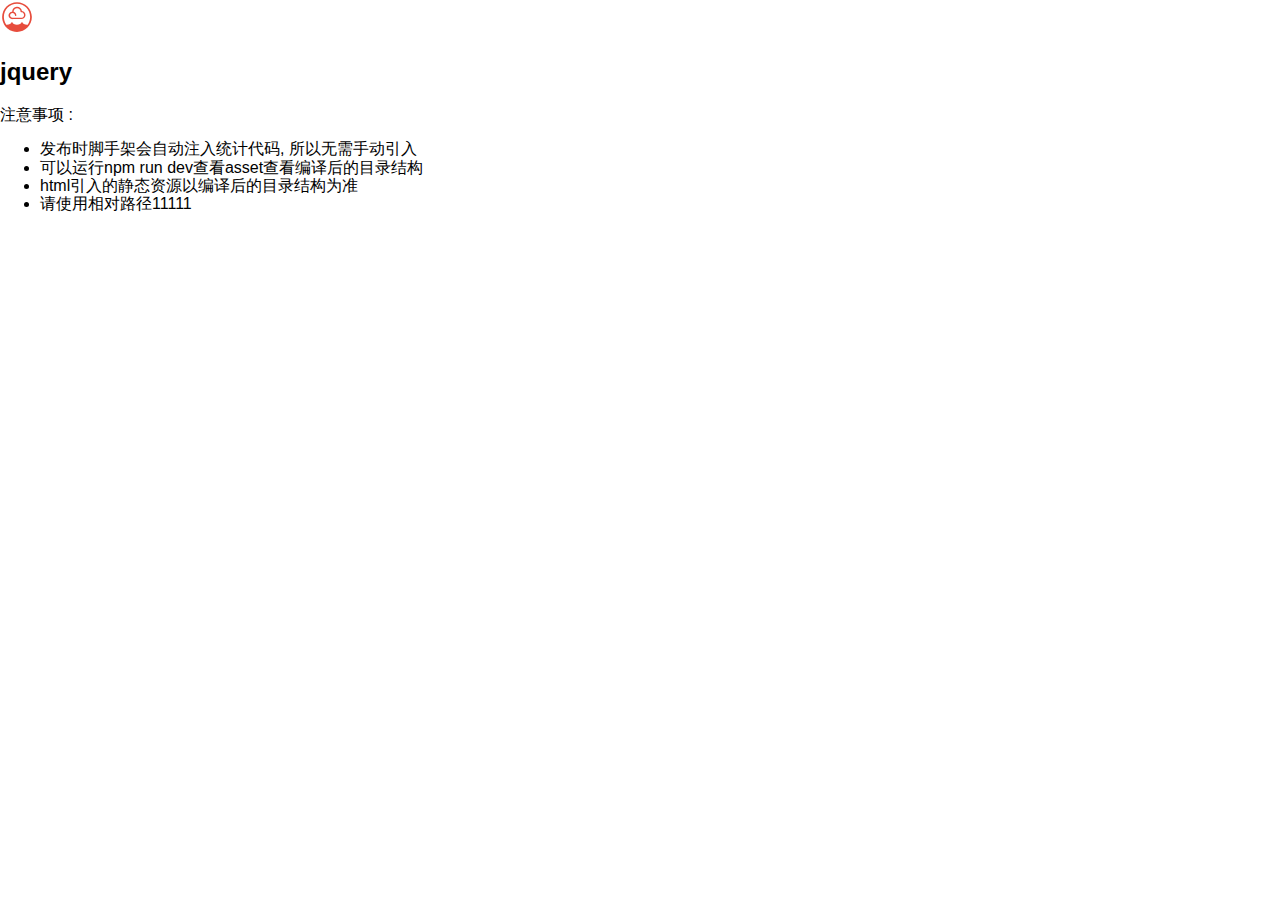
==== index.html @ e79af216 "list" ====
<!DOCTYPE html>
<html>
<head>
  <meta http-equiv="Content-Type" content="text/html; charset=utf-8" />
  <meta http-equiv="Expires" content="0">
  <meta http-equiv="Pragma" content="no-cache">
  <meta http-equiv="Cache-control" content="no-cache">
  <meta http-equiv="Cache" content="no-cache">
  <title>liepin-jquery</title>
  <link rel="icon" href="public/images/favicon.ico" type="image/x-icon" />
  <link rel="stylesheet" href="public/css/normalize.css">
  <script>window.tlg = window.tlg || {}; tlg.dataInfo = tlg.dataInfo||{}; tlg.dataInfo.event_biz = 5; tlg.dataInfo.event_type = 4; tlg.dataInfo.event_online = 2;</script>
</head>
<body>
  <div class="app">
    <div class="logo-bar">
      <img class="logo" src="public/images/logo.svg">
    </div>
    <h2 class="title">jquery</h2>
    <div class="info">
      <div class="title">注意事项 : </div>
      <ul>
        <li>发布时脚手架会自动注入统计代码, 所以无需手动引入</li>
        <li>可以运行npm run dev查看asset查看编译后的目录结构</li>
        <li>html引入的静态资源以编译后的目录结构为准</li>
        <li>请使用相对路径11111</li>
      </ul>
    </div>
  </div>

  <script src="static/js/common/polyfill.js"></script>
  <script src="static/js/common/jquery.js"></script>
</body>
</html>
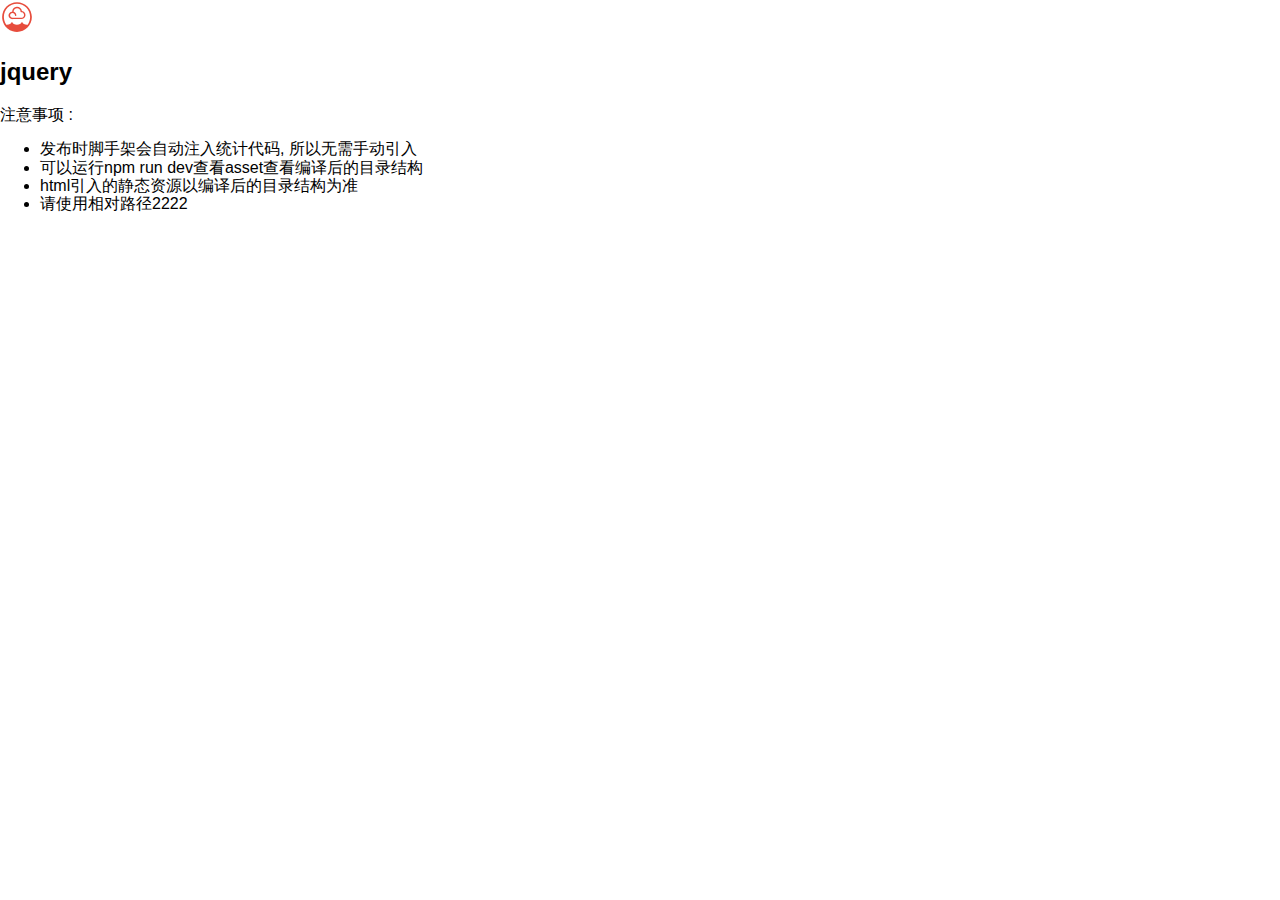
==== commit fe56a0fa: "list" ====
--- a/index.html
+++ b/index.html
@@ -23,7 +23,7 @@
         <li>发布时脚手架会自动注入统计代码, 所以无需手动引入</li>
         <li>可以运行npm run dev查看asset查看编译后的目录结构</li>
         <li>html引入的静态资源以编译后的目录结构为准</li>
-        <li>请使用相对路径11111</li>
+        <li>请使用相对路径2222</li>
       </ul>
     </div>
   </div>
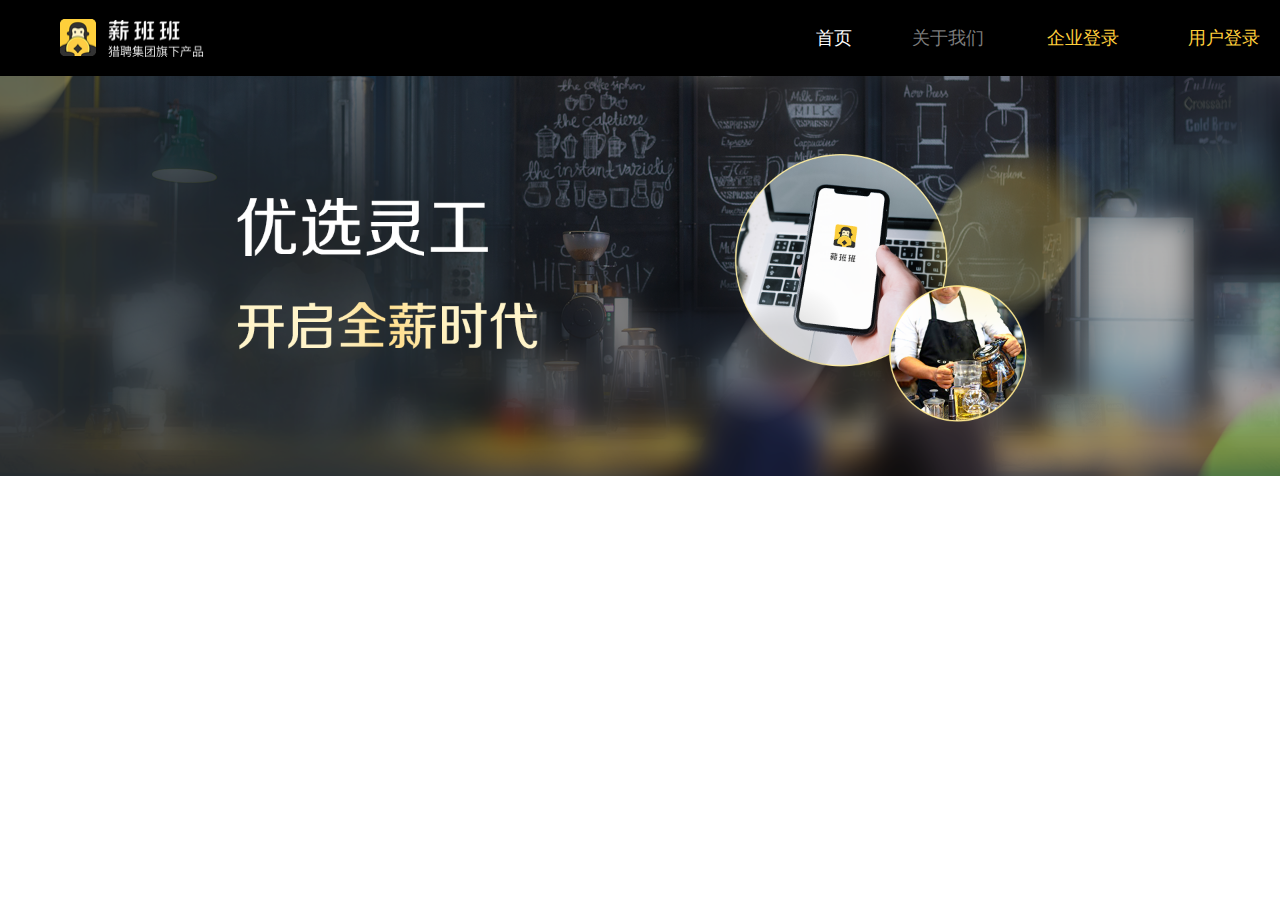
==== commit 1c4d7d23: "字体" ====
--- a/index.html
+++ b/index.html
@@ -9,22 +9,33 @@
   <title>liepin-jquery</title>
   <link rel="icon" href="public/images/favicon.ico" type="image/x-icon" />
   <link rel="stylesheet" href="public/css/normalize.css">
+  <link rel="stylesheet" href="public/css/public.css">
+  <link rel="stylesheet" href="public/css/tabBar.css">
+  <link rel="stylesheet" href="static/css/common/index.css">
   <script>window.tlg = window.tlg || {}; tlg.dataInfo = tlg.dataInfo||{}; tlg.dataInfo.event_biz = 5; tlg.dataInfo.event_type = 4; tlg.dataInfo.event_online = 2;</script>
 </head>
 <body>
   <div class="app">
-    <div class="logo-bar">
-      <img class="logo" src="public/images/logo.svg">
+    <div class="tabBar">
+        <div class="container tab">
+            <div class="left">
+                <img class="logo" src="public/images/logo.png" alt="">
+            </div>
+            <div class="right">
+                <ol>
+                    <li class="home">首页</li>
+                    <li class="about">关于我们</li>
+                    <li>企业登录</li>
+                    <li>用户登录</li>
+                </ol>
+            </div>
+        </div>
+        <!-- <div class="clogin">
+            <img  src="public/images/clogo.png" alt="">
+        </div> -->
     </div>
-    <h2 class="title">jquery</h2>
-    <div class="info">
-      <div class="title">注意事项 : </div>
-      <ul>
-        <li>发布时脚手架会自动注入统计代码, 所以无需手动引入</li>
-        <li>可以运行npm run dev查看asset查看编译后的目录结构</li>
-        <li>html引入的静态资源以编译后的目录结构为准</li>
-        <li>请使用相对路径2222</li>
-      </ul>
+    <div class="banner">
+        <img src="public/images/banner.png" alt="">
     </div>
   </div>
 
--- a/public/css/public.css
+++ b/public/css/public.css
@@ -0,0 +1,44 @@
+.type-area {
+  width: 1200px;
+  margin: 0 auto;
+}
+
+.highlighted-title {
+  font-weight: bold;
+  color: #333333;
+  display: inline-block;
+  position: relative;
+}
+
+.highlighted-title:after {
+  content: '';
+  display: inline-block;
+  height: 8px;
+  width: 110%;
+  background: #FED83B;
+  border-radius: 3px;
+  position: absolute;
+  bottom: 2px;
+  left: -5%;
+  z-index: -1;
+}
+.container{
+    width: 1200px;
+    margin: 0 auto;
+}
+@font-face{
+    font-family: 'SourceHanSansCN-Regular';
+    src : url('../font/SourceHanSansCN-Regular.ttf');
+}
+@font-face{
+    font-family: 'SourceHanSansCN-Bold';
+    src : url('../font/SourceHanSansCN-Bold.ttf');
+}
+@font-face{
+    font-family: 'SourceHanSansCN-Medium';
+    src : url('../font/SourceHanSansCN-Medium.ttf');
+}
+@font-face{
+    font-family: 'SourceHanSansCN-Normal';
+    src : url('../font/SourceHanSansCN-Normal.ttf');
+}
--- a/public/css/tabBar.css
+++ b/public/css/tabBar.css
@@ -0,0 +1,62 @@
+.tabBar {
+  width: 100%;
+  height: 76px;
+  background: #000000;
+}
+.tabBar .tab {
+  height: 76px;
+  display: flex;
+  justify-content: space-between;
+  align-items: center;
+  padding: 0 60px;
+}
+.tabBar .tab .left {
+  width: 144px;
+  height: 38px;
+}
+.tabBar .tab .left .logo {
+  width: 144px;
+  height: 38px;
+}
+.tabBar .tab .right > ol {
+  display: flex;
+  align-items: center;
+}
+.tabBar .tab .right > ol li {
+  height: 18px;
+  font-size: 18px;
+  font-family: SourceHanSansCN-Normal, SourceHanSansCN;
+  font-weight: 400;
+  line-height: 18px;
+  cursor: pointer;
+}
+.tabBar .tab .right > ol li:nth-child(1) {
+  color: #FFFFFF;
+  margin-right: 60px;
+}
+.tabBar .tab .right > ol li:nth-child(2) {
+  color: #7C7C7C;
+  margin-right: 63px;
+}
+.tabBar .tab .right > ol li:nth-child(3) {
+  color: #FFCF3B;
+  margin-right: 69px;
+}
+.tabBar .tab .right > ol li:nth-child(4) {
+  color: #FFCF3B;
+}
+.clogin {
+  width: 100%;
+  height: 100vh;
+  background: rgba(0, 0, 0, 0.4);
+  position: fixed;
+  left: 0;
+  top: 0;
+  display: flex;
+  justify-content: center;
+  align-items: center;
+}
+.clogin img {
+  width: 400px;
+  height: 256px;
+}
--- a/static/css/common/index.css
+++ b/static/css/common/index.css
@@ -0,0 +1,6 @@
+.banner {
+  width: 100%;
+}
+.banner img {
+  width: 100%;
+}
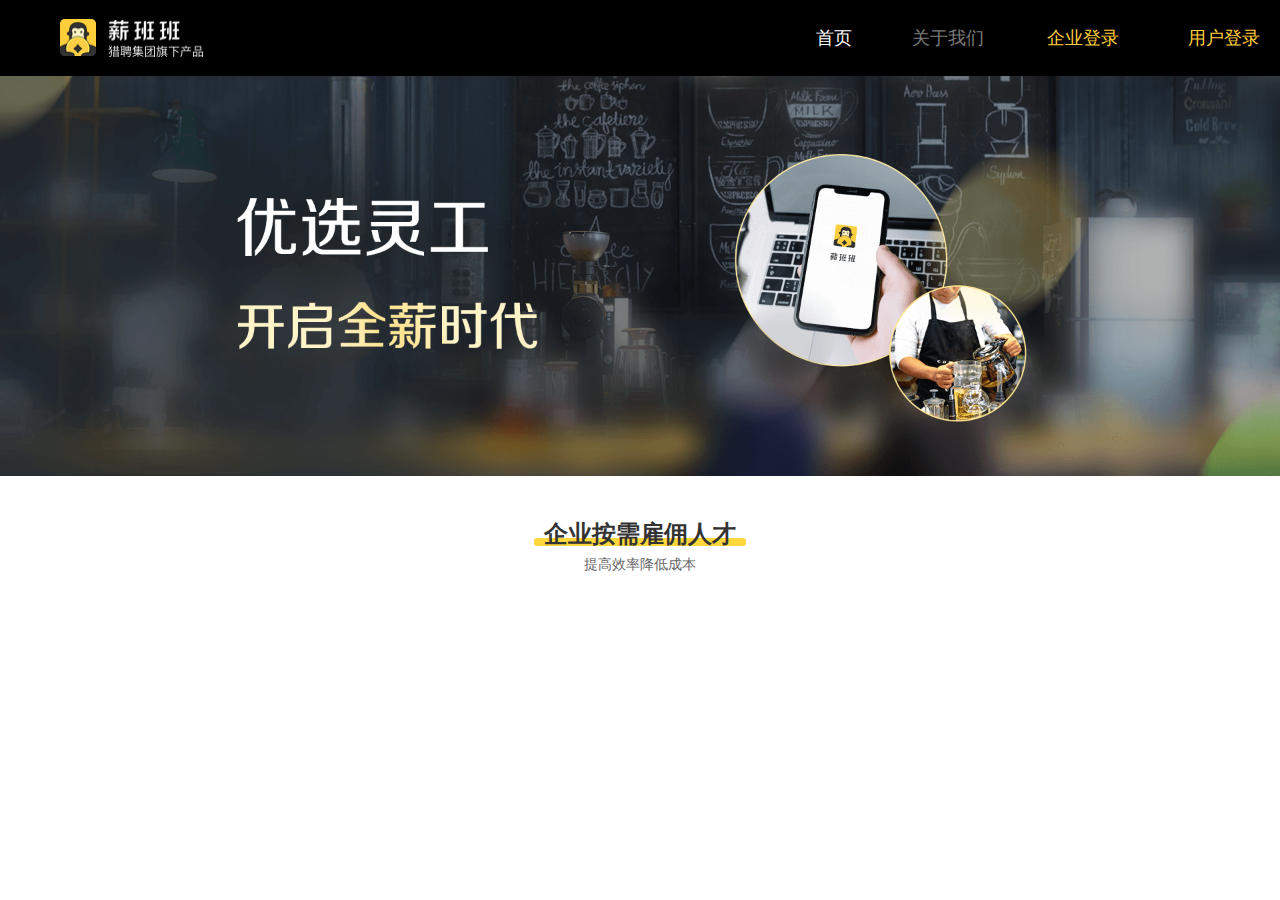
==== commit 5f9b436b: "企业按需雇佣人才" ====
--- a/index.html
+++ b/index.html
@@ -37,6 +37,19 @@
     <div class="banner">
         <img src="public/images/banner.png" alt="">
     </div>
+    <div class="tab-item container">
+        <div class="flexJustify">
+            <h2 class="highlighted-title">
+                企业按需雇佣人才
+            </h2>
+        </div>
+        <text class="highlighted-text">
+            提高效率降低成本
+        </text>
+        <div class="content">
+
+        </div>
+    </div>
   </div>
 
   <script src="static/js/common/polyfill.js"></script>
--- a/public/css/public.css
+++ b/public/css/public.css
@@ -42,3 +42,8 @@
     font-family: 'SourceHanSansCN-Normal';
     src : url('../font/SourceHanSansCN-Normal.ttf');
 }
+.flexJustify{
+    display: flex;
+    justify-content: center;
+}
+
--- a/static/css/common/index.css
+++ b/static/css/common/index.css
@@ -4,3 +4,22 @@
 .banner img {
   width: 100%;
 }
+.tab-item {
+  margin-top: 20px;
+}
+.highlighted-text {
+  font-size: 14px;
+  font-family: SourceHanSansCN-Normal, SourceHanSansCN;
+  font-weight: 500;
+  height: 14px;
+  line-height: 14px;
+  color: #666666;
+  text-align: center;
+  display: block;
+  margin: 0 auto;
+  position: relative;
+  top: -10px;
+}
+.content {
+  padding: 30px;
+}
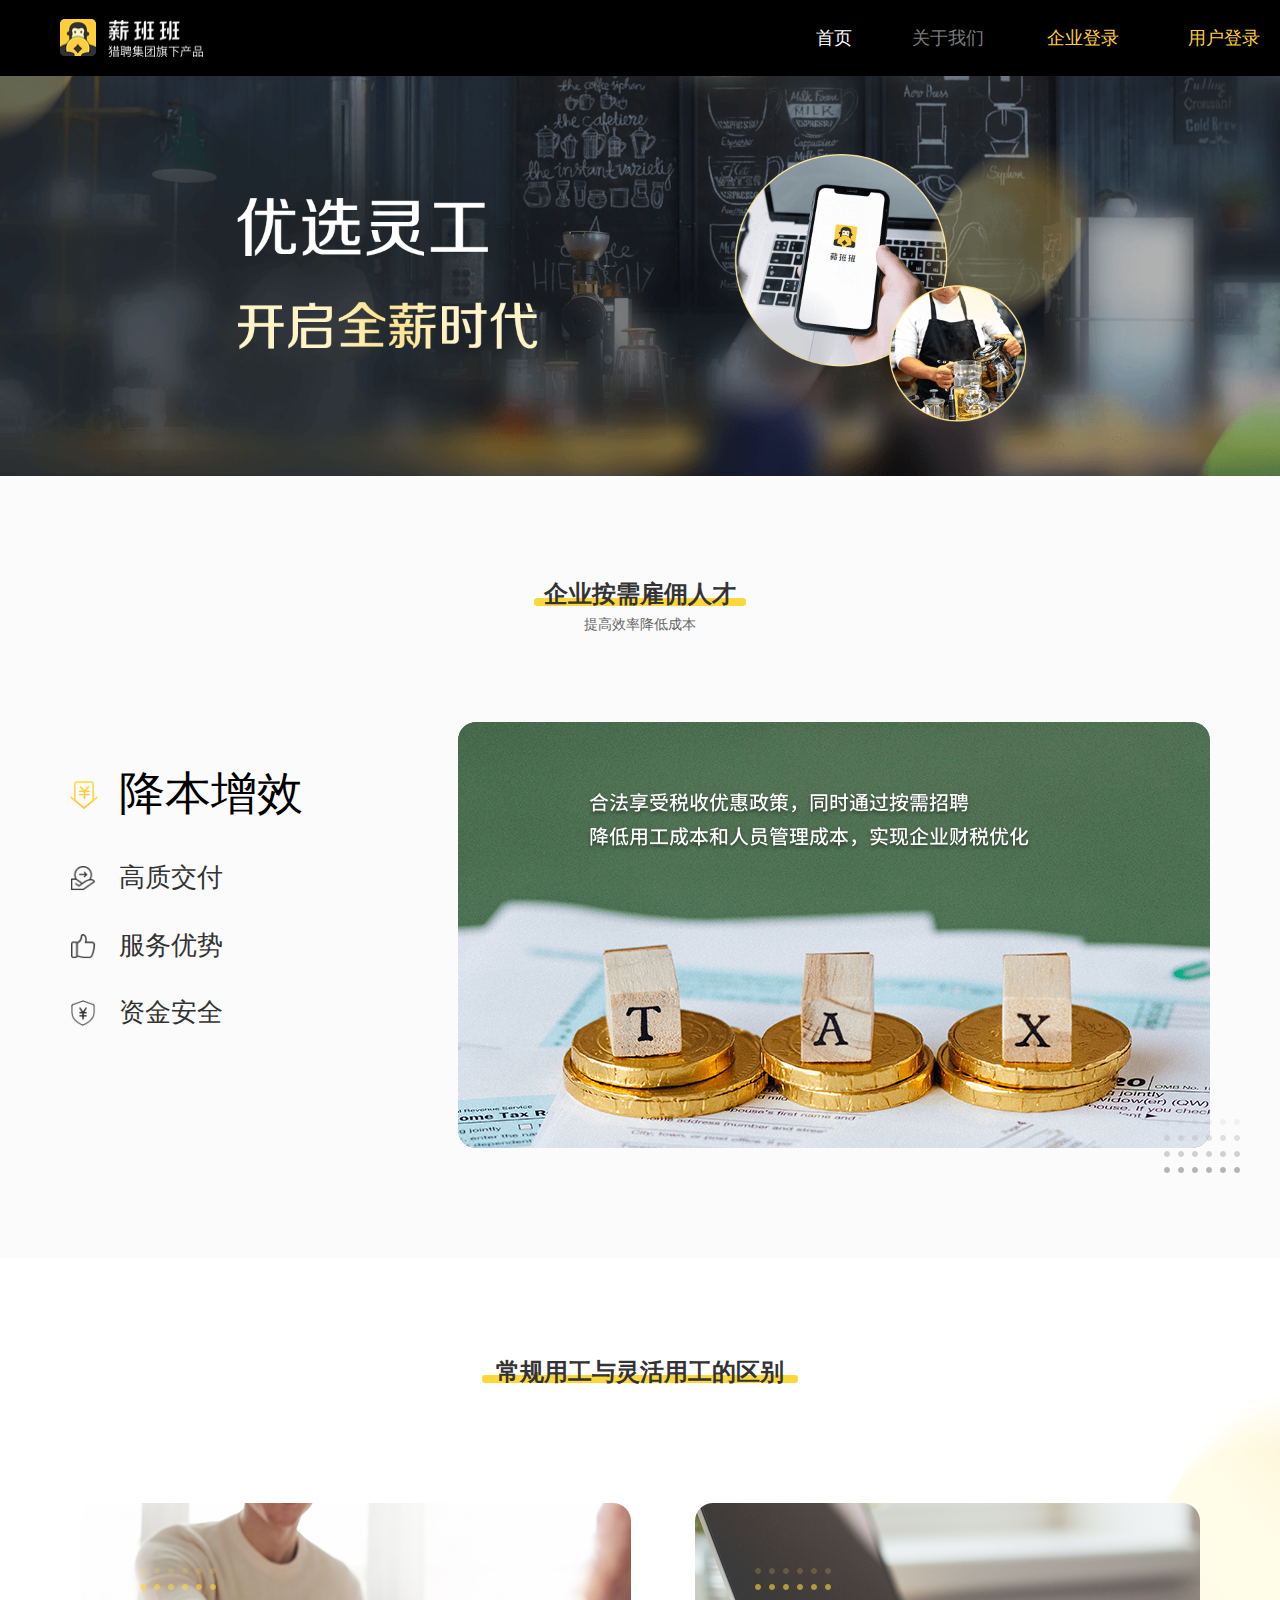
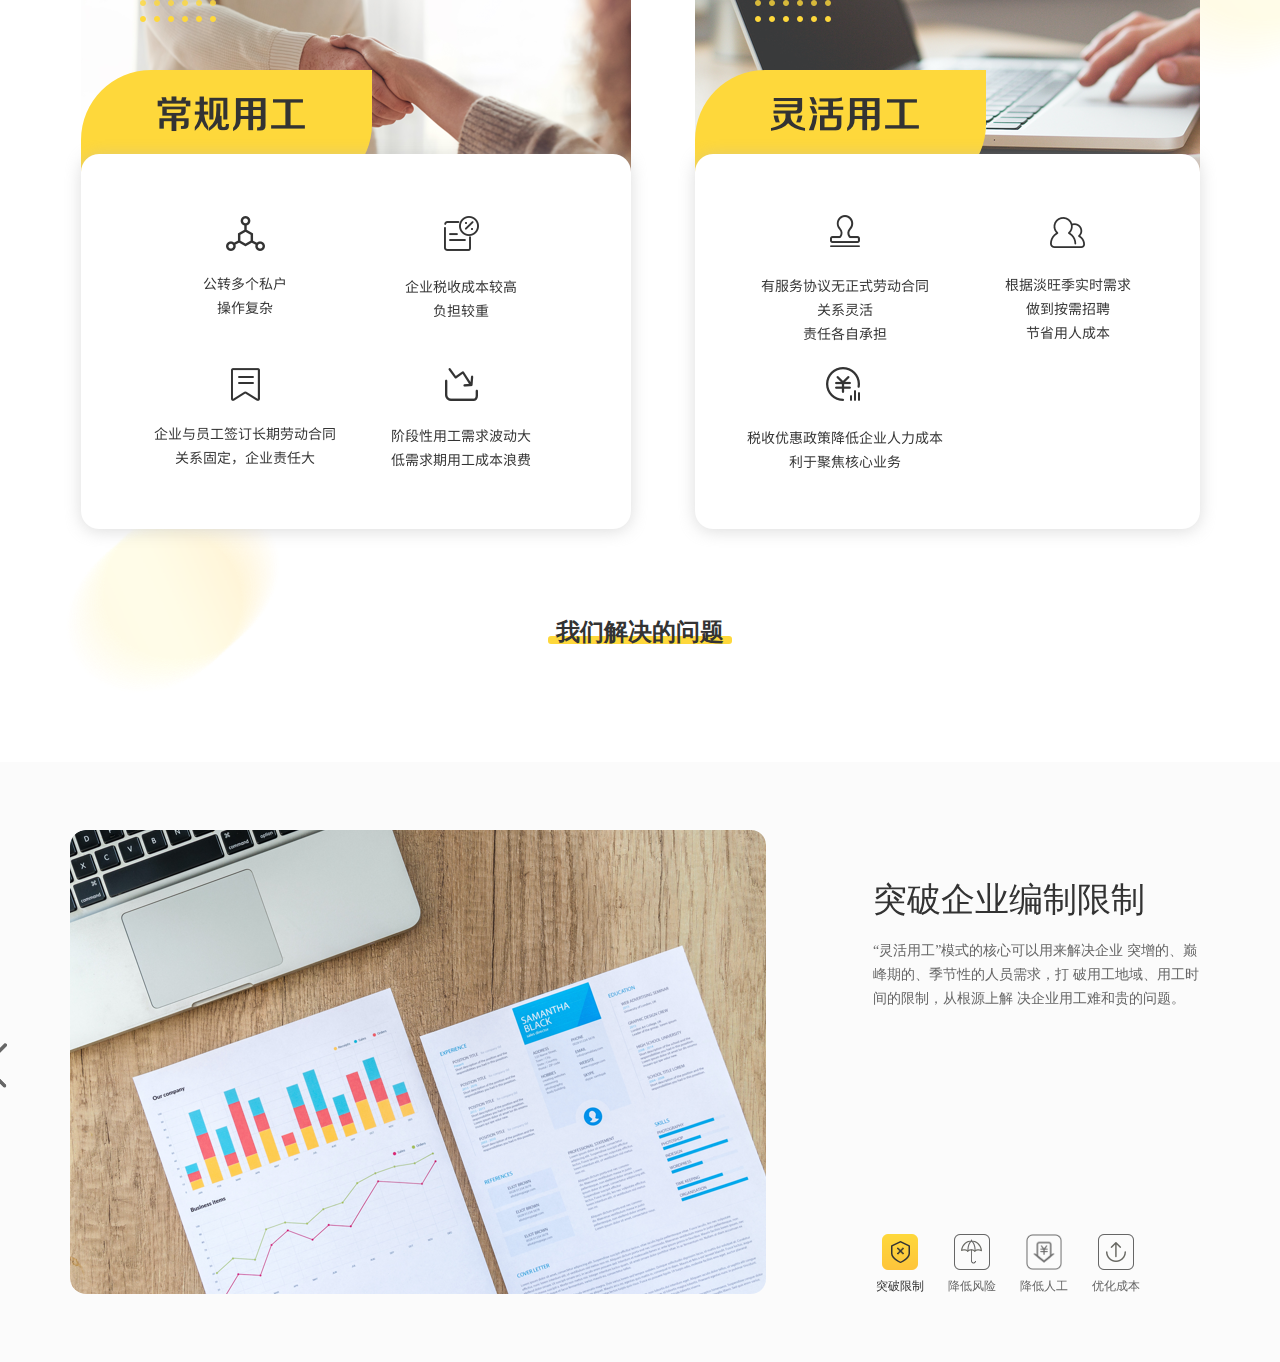
==== commit 68ae73be: "list" ====
--- a/index.html
+++ b/index.html
@@ -1,58 +1,275 @@
 <!DOCTYPE html>
 <html>
+
 <head>
-  <meta http-equiv="Content-Type" content="text/html; charset=utf-8" />
-  <meta http-equiv="Expires" content="0">
-  <meta http-equiv="Pragma" content="no-cache">
-  <meta http-equiv="Cache-control" content="no-cache">
-  <meta http-equiv="Cache" content="no-cache">
-  <title>liepin-jquery</title>
-  <link rel="icon" href="public/images/favicon.ico" type="image/x-icon" />
-  <link rel="stylesheet" href="public/css/normalize.css">
-  <link rel="stylesheet" href="public/css/public.css">
-  <link rel="stylesheet" href="public/css/tabBar.css">
-  <link rel="stylesheet" href="static/css/common/index.css">
-  <script>window.tlg = window.tlg || {}; tlg.dataInfo = tlg.dataInfo||{}; tlg.dataInfo.event_biz = 5; tlg.dataInfo.event_type = 4; tlg.dataInfo.event_online = 2;</script>
+    <meta http-equiv="Content-Type" content="text/html; charset=utf-8" />
+    <meta http-equiv="Expires" content="0">
+    <meta http-equiv="Pragma" content="no-cache">
+    <meta http-equiv="Cache-control" content="no-cache">
+    <meta http-equiv="Cache" content="no-cache">
+    <title>liepin-jquery</title>
+    <link rel="icon" href="public/images/favicon.ico" type="image/x-icon" />
+    <link rel="stylesheet" href="public/css/normalize.css">
+    <link rel="stylesheet" href="public/css/public.css">
+    <link rel="stylesheet" href="public/css/tabBar.css">
+    <link rel="stylesheet" href="public/css/swiper.css">
+    <link rel="stylesheet" href="static/css/common/index.css">
+    <script>window.tlg = window.tlg || {}; tlg.dataInfo = tlg.dataInfo || {}; tlg.dataInfo.event_biz = 5; tlg.dataInfo.event_type = 4; tlg.dataInfo.event_online = 2;</script>
 </head>
+
 <body>
-  <div class="app">
-    <div class="tabBar">
-        <div class="container tab">
-            <div class="left">
-                <img class="logo" src="public/images/logo.png" alt="">
-            </div>
-            <div class="right">
-                <ol>
-                    <li class="home">首页</li>
-                    <li class="about">关于我们</li>
-                    <li>企业登录</li>
-                    <li>用户登录</li>
-                </ol>
-            </div>
-        </div>
-        <!-- <div class="clogin">
-            <img  src="public/images/clogo.png" alt="">
+    <div class="app">
+        <header class="tabBar">
+            <div class="container tab">
+                <div class="left">
+                    <img class="logo" src="public/images/logo.png" alt="" />
+                </div>
+                <h1>薪班班官网</h1>
+                <div class="right">
+                    <ol>
+                        <li class="home">首页</li>
+                        <li class="about">关于我们</li>
+                        <li>企业登录</li>
+                        <li>用户登录</li>
+                    </ol>
+                </div>
+            </div>
+            <!-- <div class="clogin">
+            <img  src="public/images/clogo.png" alt=""/>
         </div> -->
+        </header>
+        <div class="banner">
+            <img src="public/images/banner.png" alt="" />
+        </div>
+        <div class="tab-item tab-itemb">
+            <div class="container">
+                <div class="flexJustify">
+                    <h2 class="highlighted-title">
+                        企业按需雇佣人才
+                    </h2>
+                </div>
+                <span class="highlighted-text">
+                    提高效率降低成本
+                </span>
+                <div class="content">
+                    <div class="left">
+                        <ol class="com_list">
+                            <li class="on" value="1">
+                                <div class="icon">
+                                    <img class="cimg1" src="public/images/c10.png" alt="" />
+                                    <img class="cimg2" src="public/images/c11.png" alt="" />
+                                </div>
+                                <h3 class="nameTitle">
+                                    降本增效
+                                </h3>
+                            </li>
+                            <li value="2">
+                                <div class="icon">
+                                    <img class="cimg1" src="public/images/c20.png" alt="" />
+                                    <img class="cimg2" src="public/images/c21.png" alt="" />
+                                </div>
+                                <h3 class="nameTitle">
+                                    高质交付
+                                </h3>
+                            </li>
+                            <li value="3">
+                                <div class="icon">
+                                    <img class="cimg1" src="public/images/c30.png" alt="" />
+                                    <img class="cimg2" src="public/images/c31.png" alt="" />
+                                </div>
+                                <h3 class="nameTitle">
+                                    服务优势
+                                </h3>
+                            </li>
+                            <li value="4">
+                                <div class="icon">
+                                    <img class="cimg1" src="public/images/c40.png" alt="" />
+                                    <img class="cimg2" src="public/images/c41.png" alt="" />
+                                </div>
+                                <h3 class="nameTitle">
+                                    资金安全
+                                </h3>
+                            </li>
+                        </ol>
+                    </div>
+                    <div class="right">
+                        <div class="dianImg">
+                            <img src="public/images/cdian.png" alt="" />
+                        </div>
+                        <div class="swiper">
+                            <div class="swiper-container swiper1">
+                                <div class="swiper-wrapper">
+                                    <div class="swiper-slide">
+                                        <img src="public/images/c12.png" alt="" />
+                                    </div>
+                                    <div class="swiper-slide">
+                                        <img src="public/images/c22.png" alt="" />
+                                    </div>
+                                    <div class="swiper-slide">
+                                        <img src="public/images/c32.png" alt="" />
+                                    </div>
+                                    <div class="swiper-slide">
+                                        <img src="public/images/c42.png" alt="" />
+                                    </div>
+                                </div>
+                                <div class="swiper-pagination"></div>
+                            </div>
+                        </div>
+                    </div>
+                </div>
+            </div>
+        </div>
+        <div class="tab-item tab-item-employment">
+            <div class="container">
+                <div class="flexJustify">
+                    <h2 class="highlighted-title">
+                        常规用工与灵活用工的区别
+                    </h2>
+                </div>
+                <div class="contentImg">
+                    <img src="public/images/employment.png" alt="" />
+                </div>
+                <div class="flexJustify" style="margin-top: 50px;">
+                    <h2 class="highlighted-title">
+                        我们解决的问题
+                    </h2>
+                </div>
+                <div class="leftImg">
+                    <img src="public/images/leftImg.png" alt="" />
+                </div>
+                <div class="rightImg">
+                    <img src="public/images/rightImg.png" alt="" />
+                </div>
+            </div>
+        </div>
+        <div class="tab-item-problem">
+            <div class="container">
+                <div class="problem">
+                    <div class="swiper">
+                        <div class="swiper-container swiper2">
+                            <div class="swiper-wrapper">
+                                <div class="swiper-slide">
+                                    <div class="imgBanner">
+                                        <img src="public/images/p12.png" alt="" />
+                                    </div>
+                                    <div class="textBanner">
+                                        <h3 class="banner-title">
+                                            突破企业编制限制
+                                        </h3>
+                                        <p class="banner-show">
+                                            “灵活用工”模式的核心可以用来解决企业
+                                            突增的、巅峰期的、季节性的人员需求，打
+                                            破用工地域、用工时间的限制，从根源上解
+                                            决企业用工难和贵的问题。
+                                        </p>
+                                    </div>
+                                </div>
+                                <div class="swiper-slide">
+                                    <div class="imgBanner">
+                                        <img src="public/images/p22.png" alt="" />
+                                    </div>
+                                    <div class="textBanner">
+                                        <h3 class="banner-title">
+                                            降低企业用工风险
+                                        </h3>
+                                        <p class="banner-show">
+                                            企业可以基于用人需求的淡旺季，灵活的按需
+                                            雇佣人才，企业与人才不建立正式的全职劳动
+                                            关系的全新用工模式。
+                                        </p>
+                                    </div>
+                                </div>
+                                <div class="swiper-slide">
+                                    <div class="imgBanner">
+                                        <img src="public/images/p32.png" alt="" />
+                                    </div>
+                                    <div class="textBanner">
+                                        <h3 class="banner-title">
+                                            降低企业用人成本
+                                        </h3>
+                                        <p class="banner-show">
+                                            帮助企业节约招聘成本，缩短招聘周期，
+                                            提高人才保留率和人才岗位匹配率；在
+                                            薪酬、五险一金及各种税费成偏高的情形
+                                            下，降低企业人力成本，解决企业招聘、
+                                            留人困难的局面。
+                                        </p>
+                                    </div>
+                                </div>
+                                <div class="swiper-slide">
+                                    <div class="imgBanner">
+                                        <img src="public/images/p42.png" alt="" />
+                                    </div>
+                                    <div class="textBanner">
+                                        <h3 class="banner-title">
+                                            优化企业管理成本
+                                        </h3>
+                                        <p class="banner-show">
+                                            可节省考勤管理和人事管理的成本和时间
+                                            从招聘、入项、酬金结算，还能为灵活用
+                                            工从业人员提供酬金派发等服务，节省企
+                                            业经营管理成本费，提升企业经济效益。
+                                        </p>
+                                    </div>
+                                </div>
+                            </div>
+                            <!-- 分页器 -->
+                            <div class="swiper-pagination"></div>
+                        </div>
+                        <!--左箭头-->
+                        <div class="swiper-button-prev">
+                            <img src="public/images/left.png" alt="" />
+                        </div>
+                        <!--右箭头-->
+                        <div class="swiper-button-next">
+                            <img src="public/images/right.png" alt="" />
+                        </div>
+                        <div class="list">
+                            <ol class="employmentOl">
+                                <li class="on" value="1">
+                                    <div class="img">
+                                        <img class="img1" src="public/images/p10.png" alt="" />
+                                        <img class="img2" src="public/images/p11.png" alt="" />
+                                    </div>
+                                    <span>突破限制</span>
+                                </li>
+                                <li value="2">
+                                    <div class="img">
+                                        <img class="img1" src="public/images/p20.png" alt="" />
+                                        <img class="img2" src="public/images/p21.png" alt="" />
+                                    </div>
+                                    <span>降低风险</span>
+                                </li>
+                                <li value="3">
+                                    <div class="img">
+                                        <img class="img1" src="public/images/p30.png" alt="" />
+                                        <img class="img2" src="public/images/p31.png" alt="" />
+                                    </div>
+                                    <span>降低人工</span>
+                                </li>
+                                <li value="4">
+                                    <div class="img">
+                                        <img class="img1" src="public/images/p40.png" alt="" />
+                                        <img class="img2" src="public/images/p41.png" alt="" />
+                                    </div>
+                                    <span>优化成本</span>
+                                </li>
+                            </ol>
+                        </div>
+                    </div>
+
+                </div>
+
+            </div>
+
+
+        </div>
     </div>
-    <div class="banner">
-        <img src="public/images/banner.png" alt="">
-    </div>
-    <div class="tab-item container">
-        <div class="flexJustify">
-            <h2 class="highlighted-title">
-                企业按需雇佣人才
-            </h2>
-        </div>
-        <text class="highlighted-text">
-            提高效率降低成本
-        </text>
-        <div class="content">
-
-        </div>
-    </div>
-  </div>
-
-  <script src="static/js/common/polyfill.js"></script>
-  <script src="static/js/common/jquery.js"></script>
+
+    <script src="static/js/common/polyfill.js"></script>
+    <script src="static/js/common/jquery.js"></script>
+    <script src="static/js/common/swiper.js"></script>
+    <script src="static/js/index.js"></script>
 </body>
-</html>
+
+</html>--- a/public/css/tabBar.css
+++ b/public/css/tabBar.css
@@ -45,6 +45,9 @@
 .tabBar .tab .right > ol li:nth-child(4) {
   color: #FFCF3B;
 }
+.tabBar h1 {
+  opacity: 0;
+}
 .clogin {
   width: 100%;
   height: 100vh;
--- a/static/css/common/index.css
+++ b/static/css/common/index.css
@@ -4,8 +4,15 @@
 .banner img {
   width: 100%;
 }
+.tab-itemb {
+  background: #FBFBFB;
+  padding: 80px 0 110px 0;
+}
 .tab-item {
-  margin-top: 20px;
+  position: relative;
+}
+.highlighted-title {
+  z-index: 2;
 }
 .highlighted-text {
   font-size: 14px;
@@ -21,5 +28,237 @@
   top: -10px;
 }
 .content {
-  padding: 30px;
-}
+  padding: 0 30px;
+  display: flex;
+  justify-content: space-between;
+  margin-top: 80px;
+}
+.content .left ol {
+  padding-top: 46px;
+}
+.content .left ol li {
+  margin-bottom: 38px;
+  display: flex;
+  align-items: center;
+  cursor: pointer;
+}
+.content .left ol li .icon {
+  margin-right: 23px;
+  width: 26px;
+  height: 26px;
+}
+.content .left ol li .icon .cimg1 {
+  width: 26px;
+  height: 26px;
+}
+.content .left ol li .icon .cimg2 {
+  display: none;
+}
+.content .left ol li .nameTitle {
+  font-size: 26px;
+  font-family: SourceHanSansCN-Medium, SourceHanSansCN;
+  font-weight: 500;
+  color: #333333;
+  margin: 0;
+  padding: 0;
+}
+.content .left ol .on {
+  margin-bottom: 42px;
+}
+.content .left ol .on .icon .cimg1 {
+  display: none;
+}
+.content .left ol .on .icon .cimg2 {
+  display: block;
+}
+.content .left ol .on .nameTitle {
+  font-size: 46px;
+  font-family: SourceHanSansCN-Medium, SourceHanSansCN;
+  font-weight: 500;
+  color: #000000;
+  position: relative;
+}
+.content .left ol .on .nameTitle:after {
+  content: '';
+  display: inline-block;
+  width: 171px;
+  height: 6px;
+  background: #FED83B;
+  border-radius: 3px;
+  position: absolute;
+  bottom: -10px;
+  left: 6px;
+  z-index: -1;
+}
+.content .right {
+  position: relative;
+}
+.content .right .dianImg {
+  position: absolute;
+  bottom: -30px;
+  right: -30px;
+  z-index: 3;
+}
+.content .right .swiper {
+  width: 752px;
+  height: 426px;
+  border-radius: 16px;
+  overflow: hidden;
+}
+.content .right .swiper .swiper-container {
+  width: 752px;
+  height: 426px;
+}
+.content .right .swiper .swiper-pagination {
+  opacity: 0;
+}
+.content .right .swiper .swiper-slide {
+  background-position: center;
+  background-size: cover;
+}
+.content .right .swiper .swiper-slide img {
+  width: 752px;
+  height: 426px;
+}
+.tab-item-employment {
+  padding: 80px 0 96px 0;
+}
+.tab-item-employment .contentImg {
+  display: flex;
+  justify-content: center;
+  margin-top: 98px;
+  position: relative;
+  z-index: 2;
+}
+.tab-item-employment .contentImg img {
+  width: 1153px;
+  height: 645px;
+}
+.tab-item-employment .leftImg {
+  position: absolute;
+  left: 65px;
+  bottom: 63px;
+}
+.tab-item-employment .rightImg {
+  position: absolute;
+  right: 0px;
+  top: 134px;
+}
+.tab-item-problem {
+  width: 100%;
+  height: 600px;
+  background: #FBFBFB;
+}
+.tab-item-problem .problem {
+  position: relative;
+  top: 68px;
+}
+.tab-item-problem .problem .swiper {
+  width: 1140px;
+  height: 464px;
+  position: relative;
+  margin: 0 auto;
+}
+.tab-item-problem .problem .swiper .list {
+  position: absolute;
+  left: 805px;
+  bottom: 0;
+  z-index: 1000;
+}
+.tab-item-problem .problem .swiper .list ol {
+  display: flex;
+}
+.tab-item-problem .problem .swiper .list ol li {
+  width: 50px;
+  margin-right: 22px;
+  cursor: pointer;
+}
+.tab-item-problem .problem .swiper .list ol li .img {
+  width: 50px;
+  display: flex;
+  justify-content: center;
+}
+.tab-item-problem .problem .swiper .list ol li .img img {
+  width: 36px;
+  height: 36px;
+}
+.tab-item-problem .problem .swiper .list ol li .img .img2 {
+  display: none;
+}
+.tab-item-problem .problem .swiper .list ol li span {
+  text-align: center;
+  margin-top: 10px;
+  display: block;
+  font-size: 12px;
+  font-family: SourceHanSansCN-Regular, SourceHanSansCN;
+  font-weight: 400;
+  color: #666666;
+}
+.tab-item-problem .problem .swiper .list ol .on .img1 {
+  display: none;
+}
+.tab-item-problem .problem .swiper .list ol .on .img2 {
+  display: block !important;
+}
+.tab-item-problem .problem .swiper .list ol .on span {
+  color: #333333;
+}
+.tab-item-problem .problem .swiper .swiper-container {
+  width: 1140px;
+  height: 464px;
+}
+.tab-item-problem .problem .swiper .swiper-pagination {
+  opacity: 0;
+}
+.tab-item-problem .problem .swiper .swiper-slide {
+  border-radius: 16px;
+  overflow: hidden;
+  display: flex;
+  justify-content: space-between;
+}
+.tab-item-problem .problem .swiper .swiper-slide .imgBanner {
+  width: 696px;
+  height: 464px;
+}
+.tab-item-problem .problem .swiper .swiper-slide .imgBanner img {
+  width: 696px;
+  height: 464px;
+}
+.tab-item-problem .problem .swiper .swiper-slide .textBanner {
+  margin-left: 107px;
+}
+.tab-item-problem .problem .swiper .swiper-slide .textBanner .banner-title {
+  display: inline-block;
+  font-size: 34px;
+  font-family: SourceHanSansCN-Medium, SourceHanSansCN;
+  font-weight: 500;
+  color: #333333;
+  margin: 0;
+  margin-top: 50px;
+}
+.tab-item-problem .problem .swiper .swiper-slide .textBanner .banner-show {
+  margin-top: 20px;
+  font-size: 14px;
+  font-family: SourceHanSansCN-Regular, SourceHanSansCN;
+  font-weight: 400;
+  color: #666666;
+  line-height: 24px;
+}
+.swiper-button-prev {
+  outline: none;
+  background: url(../../../public/images/left.png) !important;
+  left: -100px;
+}
+.swiper-button-prev img {
+  width: 51px;
+  height: 51px;
+}
+.swiper-button-next {
+  outline: none;
+  background: url(../../../public/images/right.png) !important;
+  right: -100px;
+}
+.swiper-button-next img {
+  width: 51px;
+  height: 51px;
+}
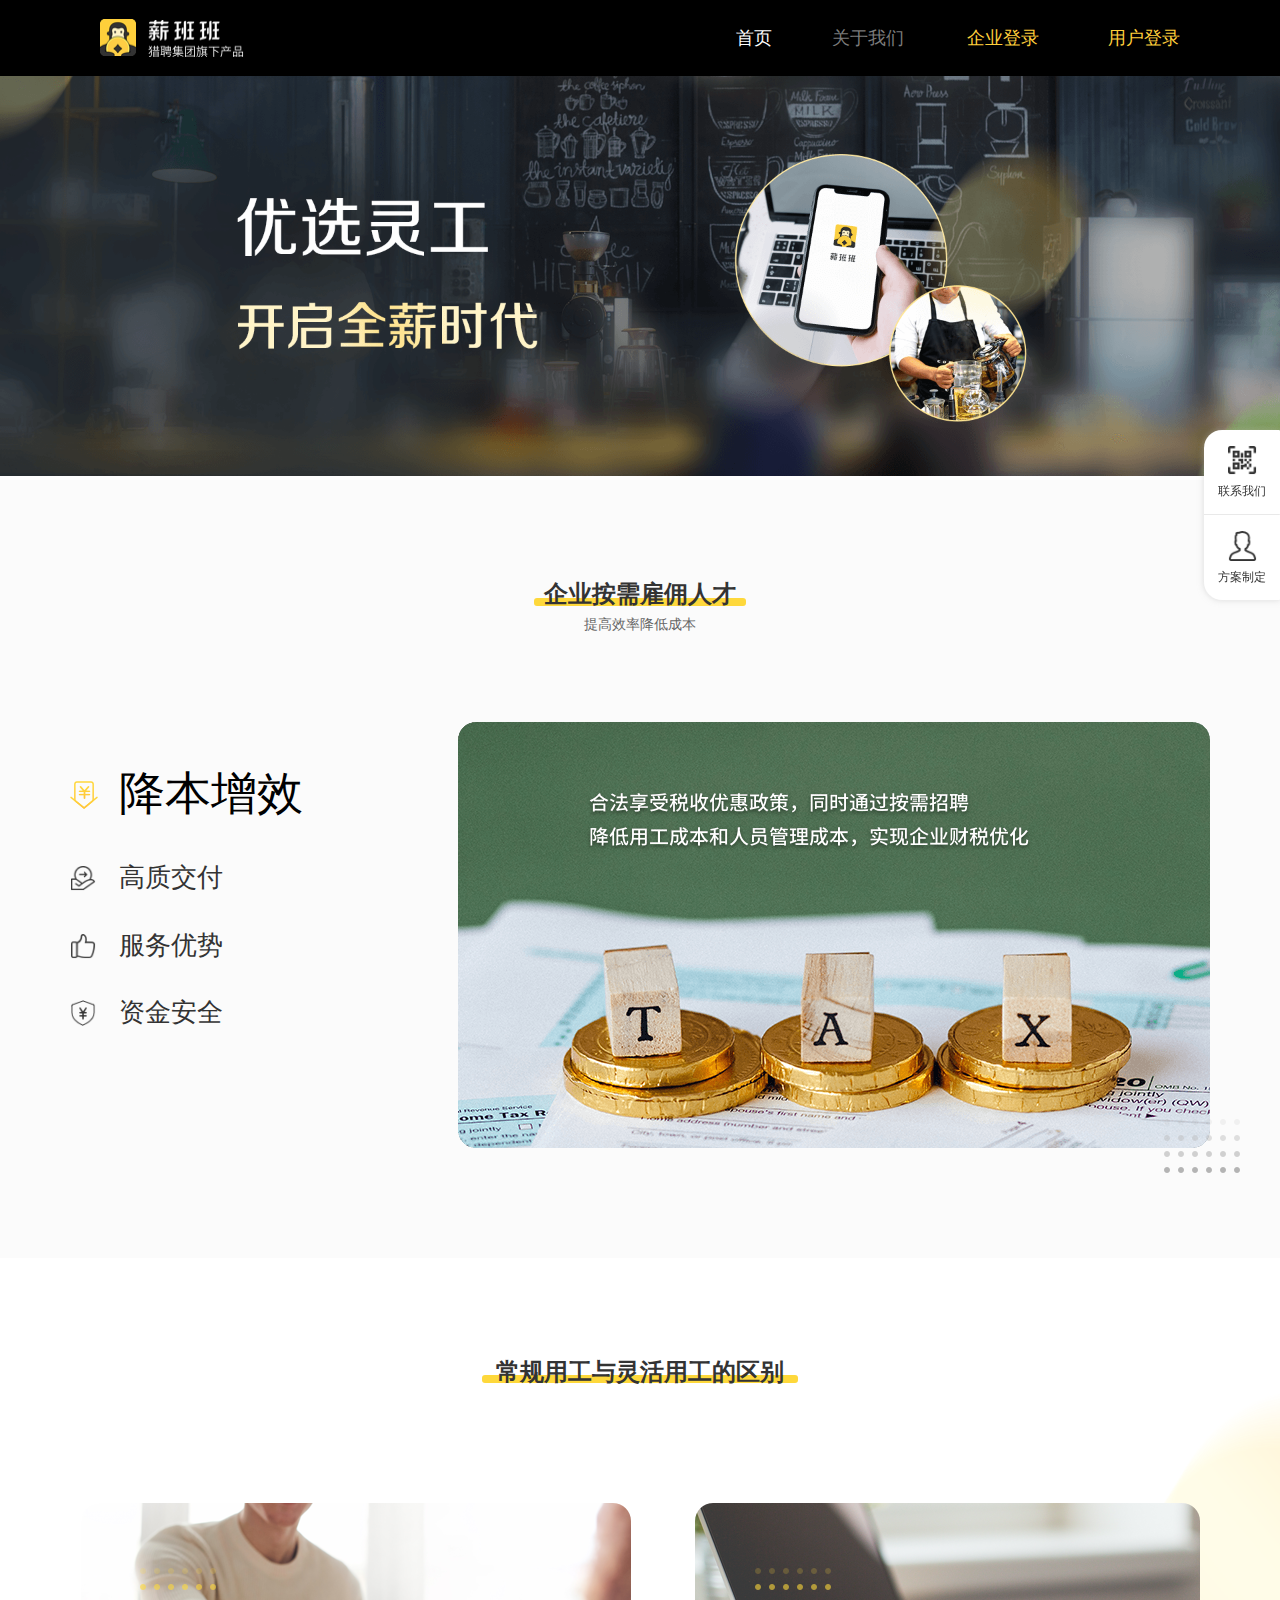
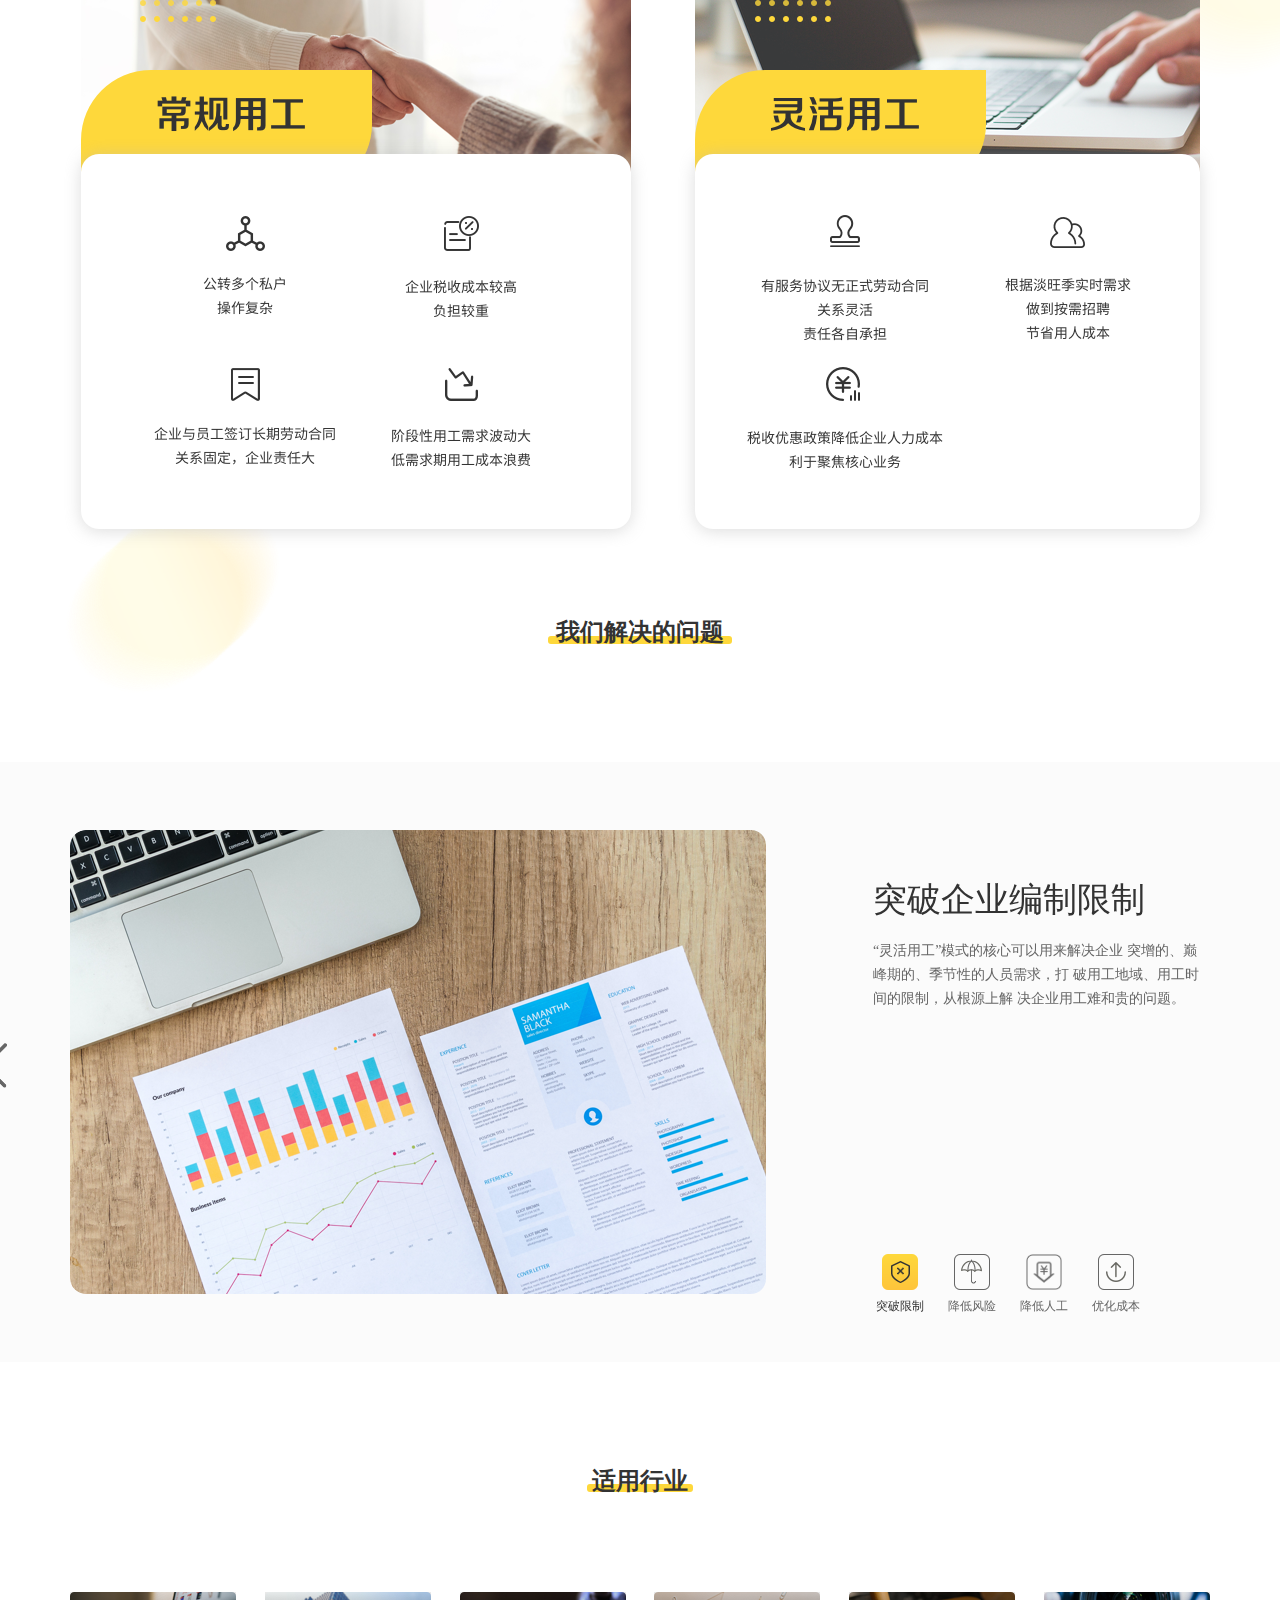
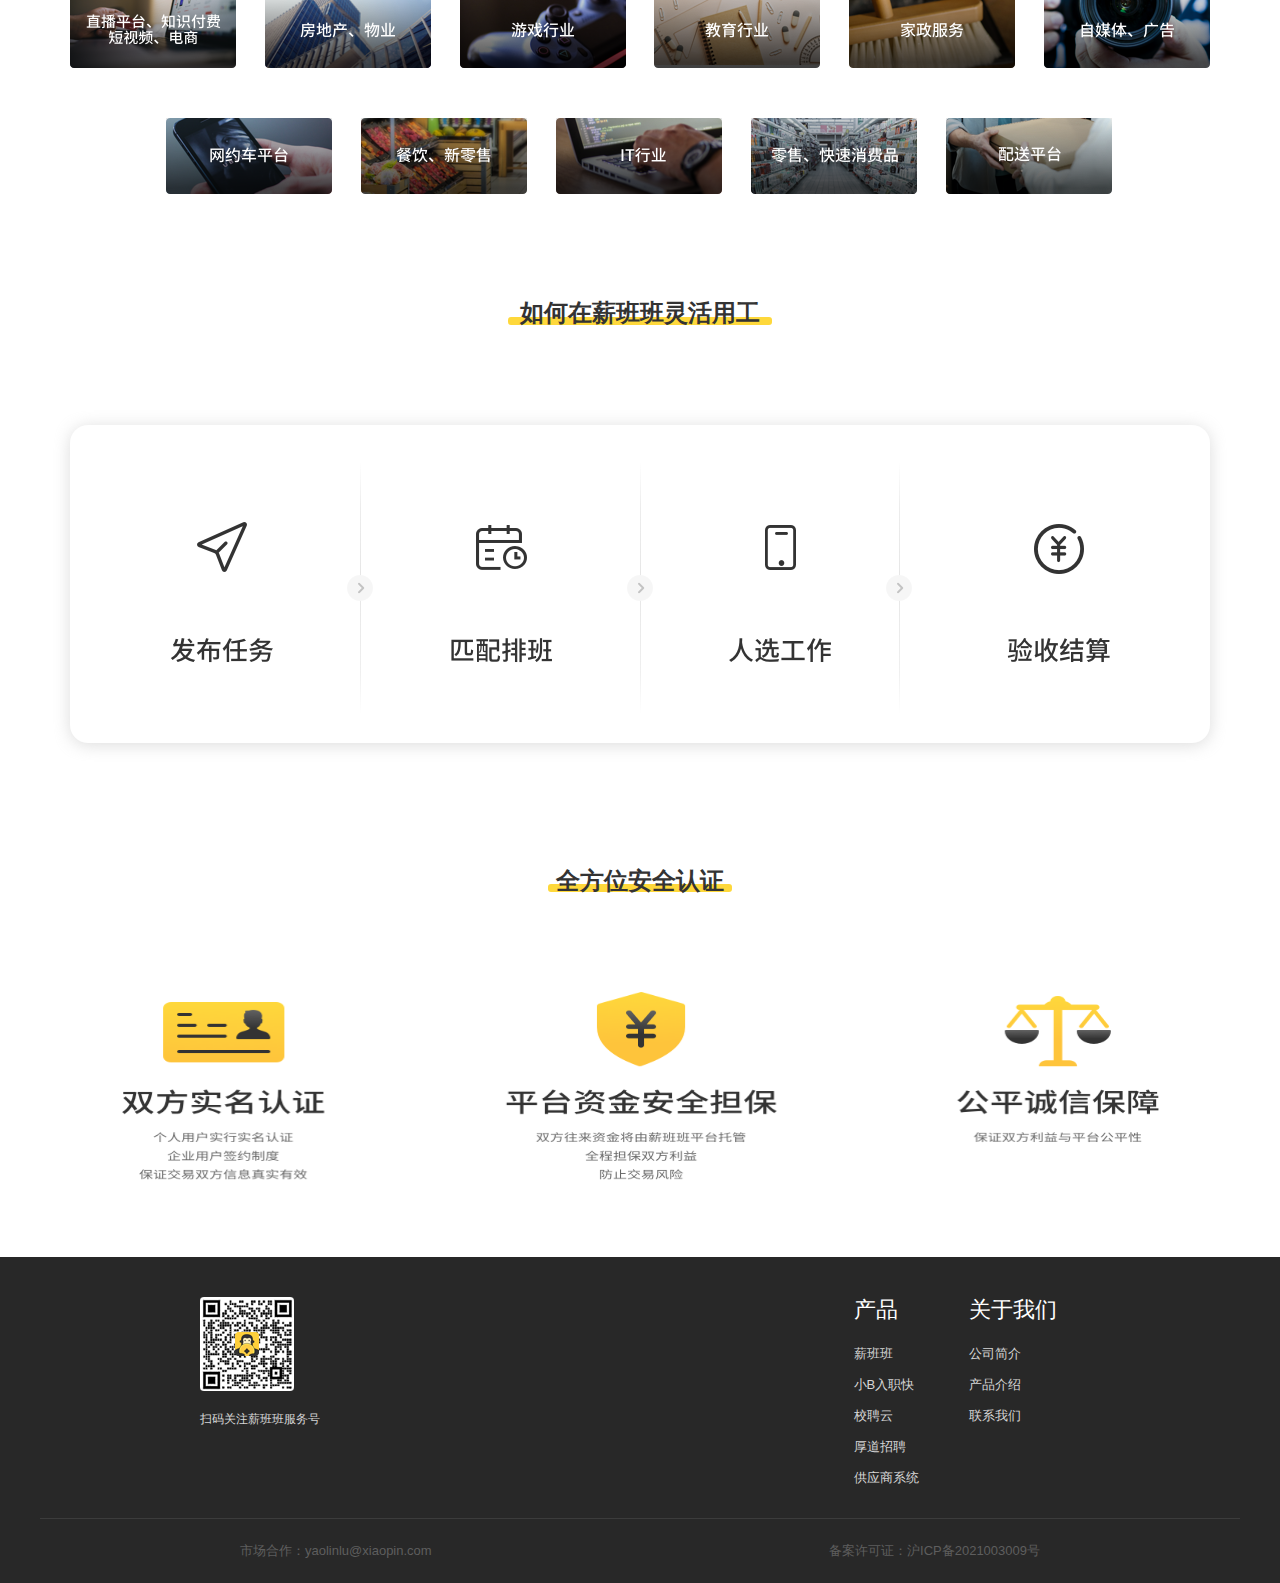
==== commit 42f15eec: "list" ====
--- a/index.html
+++ b/index.html
@@ -12,258 +12,362 @@
     <link rel="stylesheet" href="public/css/normalize.css">
     <link rel="stylesheet" href="public/css/public.css">
     <link rel="stylesheet" href="public/css/tabBar.css">
+    <link rel="stylesheet" href="public/css/footer.css">
     <link rel="stylesheet" href="public/css/swiper.css">
     <link rel="stylesheet" href="static/css/common/index.css">
     <script>window.tlg = window.tlg || {}; tlg.dataInfo = tlg.dataInfo || {}; tlg.dataInfo.event_biz = 5; tlg.dataInfo.event_type = 4; tlg.dataInfo.event_online = 2;</script>
 </head>
 
 <body>
-    <div class="app">
-        <header class="tabBar">
-            <div class="container tab">
+    <header class="tabBar">
+        <div class="container tab">
+            <div class="left">
+                <img class="logo" src="public/images/logo.png" alt="薪班班logo" />
+            </div>
+            <h1>薪班班官网</h1>
+            <div class="right">
+                <ol>
+                    <li class="home"><a class="on" href="/index.html" title="首页">首页</a></li>
+                    <li class="about"><a href="/about.html" title="关于我们">关于我们</a></li>
+                    <li><a href="https://b.xbanban.com" target="_blank" title="薪班班企业端">企业登录</a></li>
+                    <li class="houdao-xbbc">
+                        <a href="javascript:;" title="用户登录">用户登录</a>
+                    </li>
+                </ol>
+            </div>
+        </div>
+    </header>
+    <div class="banner">
+        <img src="public/images/banner.png" alt="banner图" />
+    </div>
+    <div class="tab-item tab-itemb">
+        <div class="container">
+            <div class="flexJustify">
+                <h2 class="highlighted-title">
+                    企业按需雇佣人才
+                </h2>
+            </div>
+            <span class="highlighted-text">
+                提高效率降低成本
+            </span>
+            <div class="content">
                 <div class="left">
-                    <img class="logo" src="public/images/logo.png" alt="" />
-                </div>
-                <h1>薪班班官网</h1>
+                    <ol class="com_list">
+                        <li class="on" value="1">
+                            <div class="icon">
+                                <img class="cimg1" src="public/images/c10.png" alt="降本增效" />
+                                <img class="cimg2" src="public/images/c11.png" alt="降本增效" />
+                            </div>
+                            <h3 class="nameTitle">
+                                降本增效
+                            </h3>
+                        </li>
+                        <li value="2">
+                            <div class="icon">
+                                <img class="cimg1" src="public/images/c20.png" alt="高质交付" />
+                                <img class="cimg2" src="public/images/c21.png" alt="高质交付" />
+                            </div>
+                            <h3 class="nameTitle">
+                                高质交付
+                            </h3>
+                        </li>
+                        <li value="3">
+                            <div class="icon">
+                                <img class="cimg1" src="public/images/c30.png" alt="服务优势" />
+                                <img class="cimg2" src="public/images/c31.png" alt="服务优势" />
+                            </div>
+                            <h3 class="nameTitle">
+                                服务优势
+                            </h3>
+                        </li>
+                        <li value="4">
+                            <div class="icon">
+                                <img class="cimg1" src="public/images/c40.png" alt="资金安全" />
+                                <img class="cimg2" src="public/images/c41.png" alt="资金安全" />
+                            </div>
+                            <h3 class="nameTitle">
+                                资金安全
+                            </h3>
+                        </li>
+                    </ol>
+                </div>
                 <div class="right">
-                    <ol>
-                        <li class="home">首页</li>
-                        <li class="about">关于我们</li>
-                        <li>企业登录</li>
-                        <li>用户登录</li>
-                    </ol>
-                </div>
-            </div>
-            <!-- <div class="clogin">
-            <img  src="public/images/clogo.png" alt=""/>
-        </div> -->
-        </header>
-        <div class="banner">
-            <img src="public/images/banner.png" alt="" />
-        </div>
-        <div class="tab-item tab-itemb">
-            <div class="container">
-                <div class="flexJustify">
-                    <h2 class="highlighted-title">
-                        企业按需雇佣人才
-                    </h2>
-                </div>
-                <span class="highlighted-text">
-                    提高效率降低成本
-                </span>
-                <div class="content">
-                    <div class="left">
-                        <ol class="com_list">
+                    <div class="dianImg">
+                        <img src="public/images/cdian.png" alt="背景图" />
+                    </div>
+                    <div class="swiper">
+                        <div class="swiper-container swiper1">
+                            <div class="swiper-wrapper">
+                                <div class="swiper-slide">
+                                    <img src="public/images/c12.png" alt="降本增效" />
+                                </div>
+                                <div class="swiper-slide">
+                                    <img src="public/images/c22.png" alt="高质交付" />
+                                </div>
+                                <div class="swiper-slide">
+                                    <img src="public/images/c32.png" alt="服务优势" />
+                                </div>
+                                <div class="swiper-slide">
+                                    <img src="public/images/c42.png" alt="资金安全" />
+                                </div>
+                            </div>
+                            <div class="swiper-pagination"></div>
+                        </div>
+                    </div>
+                </div>
+            </div>
+        </div>
+    </div>
+    <div class="tab-item tab-item-employment">
+        <div class="container">
+            <div class="flexJustify">
+                <h2 class="highlighted-title">
+                    常规用工与灵活用工的区别
+                </h2>
+            </div>
+            <div class="contentImg">
+                <img src="public/images/employment.png" alt="常规用工与灵活用工的区别" />
+            </div>
+            <div class="flexJustify" style="margin-top: 50px;">
+                <h2 class="highlighted-title">
+                    我们解决的问题
+                </h2>
+            </div>
+            <div class="leftImg">
+                <img src="public/images/leftImg.png" alt="常规用工" />
+            </div>
+            <div class="rightImg">
+                <img src="public/images/rightImg.png" alt="灵活用工" />
+            </div>
+        </div>
+    </div>
+    <div class="tab-item-problem">
+        <div class="container">
+            <div class="problem">
+                <div class="swiper">
+                    <div class="swiper-container swiper2">
+                        <div class="swiper-wrapper">
+                            <div class="swiper-slide">
+                                <div class="imgBanner">
+                                    <img src="public/images/p12.png" alt="突破企业编制限制" />
+                                </div>
+                                <div class="textBanner">
+                                    <h3 class="banner-title">
+                                        突破企业编制限制
+                                    </h3>
+                                    <p class="banner-show">
+                                        “灵活用工”模式的核心可以用来解决企业
+                                        突增的、巅峰期的、季节性的人员需求，打
+                                        破用工地域、用工时间的限制，从根源上解
+                                        决企业用工难和贵的问题。
+                                    </p>
+                                </div>
+                            </div>
+                            <div class="swiper-slide">
+                                <div class="imgBanner">
+                                    <img src="public/images/p22.png" alt="降低企业用工风险" />
+                                </div>
+                                <div class="textBanner">
+                                    <h3 class="banner-title">
+                                        降低企业用工风险
+                                    </h3>
+                                    <p class="banner-show">
+                                        企业可以基于用人需求的淡旺季，灵活的按需
+                                        雇佣人才，企业与人才不建立正式的全职劳动
+                                        关系的全新用工模式。
+                                    </p>
+                                </div>
+                            </div>
+                            <div class="swiper-slide">
+                                <div class="imgBanner">
+                                    <img src="public/images/p32.png" alt="降低企业用人成本" />
+                                </div>
+                                <div class="textBanner">
+                                    <h3 class="banner-title">
+                                        降低企业用人成本
+                                    </h3>
+                                    <p class="banner-show">
+                                        帮助企业节约招聘成本，缩短招聘周期，
+                                        提高人才保留率和人才岗位匹配率；在
+                                        薪酬、五险一金及各种税费成偏高的情形
+                                        下，降低企业人力成本，解决企业招聘、
+                                        留人困难的局面。
+                                    </p>
+                                </div>
+                            </div>
+                            <div class="swiper-slide">
+                                <div class="imgBanner">
+                                    <img src="public/images/p42.png" alt="优化企业管理成本" />
+                                </div>
+                                <div class="textBanner">
+                                    <h3 class="banner-title">
+                                        优化企业管理成本
+                                    </h3>
+                                    <p class="banner-show">
+                                        可节省考勤管理和人事管理的成本和时间
+                                        从招聘、入项、酬金结算，还能为灵活用
+                                        工从业人员提供酬金派发等服务，节省企
+                                        业经营管理成本费，提升企业经济效益。
+                                    </p>
+                                </div>
+                            </div>
+                        </div>
+                        <!-- 分页器 -->
+                        <div class="swiper-pagination"></div>
+                    </div>
+                    <!--左箭头-->
+                    <div class="swiper-button-prev">
+                        <img src="public/images/left.png" alt="左箭头" />
+                    </div>
+                    <!--右箭头-->
+                    <div class="swiper-button-next">
+                        <img src="public/images/right.png" alt="右箭头" />
+                    </div>
+                    <div class="list">
+                        <ol class="employmentOl">
                             <li class="on" value="1">
-                                <div class="icon">
-                                    <img class="cimg1" src="public/images/c10.png" alt="" />
-                                    <img class="cimg2" src="public/images/c11.png" alt="" />
-                                </div>
-                                <h3 class="nameTitle">
-                                    降本增效
-                                </h3>
+                                <div class="img">
+                                    <img class="img1" src="public/images/p10.png" alt="突破限制" />
+                                    <img class="img2" src="public/images/p11.png" alt="突破限制" />
+                                </div>
+                                <span>突破限制</span>
                             </li>
                             <li value="2">
-                                <div class="icon">
-                                    <img class="cimg1" src="public/images/c20.png" alt="" />
-                                    <img class="cimg2" src="public/images/c21.png" alt="" />
-                                </div>
-                                <h3 class="nameTitle">
-                                    高质交付
-                                </h3>
+                                <div class="img">
+                                    <img class="img1" src="public/images/p20.png" alt="降低风险" />
+                                    <img class="img2" src="public/images/p21.png" alt="降低风险" />
+                                </div>
+                                <span>降低风险</span>
                             </li>
                             <li value="3">
-                                <div class="icon">
-                                    <img class="cimg1" src="public/images/c30.png" alt="" />
-                                    <img class="cimg2" src="public/images/c31.png" alt="" />
-                                </div>
-                                <h3 class="nameTitle">
-                                    服务优势
-                                </h3>
+                                <div class="img">
+                                    <img class="img1" src="public/images/p30.png" alt="降低人工" />
+                                    <img class="img2" src="public/images/p31.png" alt="降低人工" />
+                                </div>
+                                <span>降低人工</span>
                             </li>
                             <li value="4">
-                                <div class="icon">
-                                    <img class="cimg1" src="public/images/c40.png" alt="" />
-                                    <img class="cimg2" src="public/images/c41.png" alt="" />
-                                </div>
-                                <h3 class="nameTitle">
-                                    资金安全
-                                </h3>
+                                <div class="img">
+                                    <img class="img1" src="public/images/p40.png" alt="优化成本" />
+                                    <img class="img2" src="public/images/p41.png" alt="优化成本" />
+                                </div>
+                                <span>优化成本</span>
                             </li>
                         </ol>
                     </div>
-                    <div class="right">
-                        <div class="dianImg">
-                            <img src="public/images/cdian.png" alt="" />
-                        </div>
-                        <div class="swiper">
-                            <div class="swiper-container swiper1">
-                                <div class="swiper-wrapper">
-                                    <div class="swiper-slide">
-                                        <img src="public/images/c12.png" alt="" />
-                                    </div>
-                                    <div class="swiper-slide">
-                                        <img src="public/images/c22.png" alt="" />
-                                    </div>
-                                    <div class="swiper-slide">
-                                        <img src="public/images/c32.png" alt="" />
-                                    </div>
-                                    <div class="swiper-slide">
-                                        <img src="public/images/c42.png" alt="" />
-                                    </div>
-                                </div>
-                                <div class="swiper-pagination"></div>
-                            </div>
-                        </div>
-                    </div>
-                </div>
-            </div>
-        </div>
-        <div class="tab-item tab-item-employment">
-            <div class="container">
-                <div class="flexJustify">
-                    <h2 class="highlighted-title">
-                        常规用工与灵活用工的区别
-                    </h2>
-                </div>
-                <div class="contentImg">
-                    <img src="public/images/employment.png" alt="" />
-                </div>
-                <div class="flexJustify" style="margin-top: 50px;">
-                    <h2 class="highlighted-title">
-                        我们解决的问题
-                    </h2>
-                </div>
-                <div class="leftImg">
-                    <img src="public/images/leftImg.png" alt="" />
-                </div>
-                <div class="rightImg">
-                    <img src="public/images/rightImg.png" alt="" />
-                </div>
-            </div>
-        </div>
-        <div class="tab-item-problem">
-            <div class="container">
-                <div class="problem">
-                    <div class="swiper">
-                        <div class="swiper-container swiper2">
-                            <div class="swiper-wrapper">
-                                <div class="swiper-slide">
-                                    <div class="imgBanner">
-                                        <img src="public/images/p12.png" alt="" />
-                                    </div>
-                                    <div class="textBanner">
-                                        <h3 class="banner-title">
-                                            突破企业编制限制
-                                        </h3>
-                                        <p class="banner-show">
-                                            “灵活用工”模式的核心可以用来解决企业
-                                            突增的、巅峰期的、季节性的人员需求，打
-                                            破用工地域、用工时间的限制，从根源上解
-                                            决企业用工难和贵的问题。
-                                        </p>
-                                    </div>
-                                </div>
-                                <div class="swiper-slide">
-                                    <div class="imgBanner">
-                                        <img src="public/images/p22.png" alt="" />
-                                    </div>
-                                    <div class="textBanner">
-                                        <h3 class="banner-title">
-                                            降低企业用工风险
-                                        </h3>
-                                        <p class="banner-show">
-                                            企业可以基于用人需求的淡旺季，灵活的按需
-                                            雇佣人才，企业与人才不建立正式的全职劳动
-                                            关系的全新用工模式。
-                                        </p>
-                                    </div>
-                                </div>
-                                <div class="swiper-slide">
-                                    <div class="imgBanner">
-                                        <img src="public/images/p32.png" alt="" />
-                                    </div>
-                                    <div class="textBanner">
-                                        <h3 class="banner-title">
-                                            降低企业用人成本
-                                        </h3>
-                                        <p class="banner-show">
-                                            帮助企业节约招聘成本，缩短招聘周期，
-                                            提高人才保留率和人才岗位匹配率；在
-                                            薪酬、五险一金及各种税费成偏高的情形
-                                            下，降低企业人力成本，解决企业招聘、
-                                            留人困难的局面。
-                                        </p>
-                                    </div>
-                                </div>
-                                <div class="swiper-slide">
-                                    <div class="imgBanner">
-                                        <img src="public/images/p42.png" alt="" />
-                                    </div>
-                                    <div class="textBanner">
-                                        <h3 class="banner-title">
-                                            优化企业管理成本
-                                        </h3>
-                                        <p class="banner-show">
-                                            可节省考勤管理和人事管理的成本和时间
-                                            从招聘、入项、酬金结算，还能为灵活用
-                                            工从业人员提供酬金派发等服务，节省企
-                                            业经营管理成本费，提升企业经济效益。
-                                        </p>
-                                    </div>
-                                </div>
-                            </div>
-                            <!-- 分页器 -->
-                            <div class="swiper-pagination"></div>
-                        </div>
-                        <!--左箭头-->
-                        <div class="swiper-button-prev">
-                            <img src="public/images/left.png" alt="" />
-                        </div>
-                        <!--右箭头-->
-                        <div class="swiper-button-next">
-                            <img src="public/images/right.png" alt="" />
-                        </div>
-                        <div class="list">
-                            <ol class="employmentOl">
-                                <li class="on" value="1">
-                                    <div class="img">
-                                        <img class="img1" src="public/images/p10.png" alt="" />
-                                        <img class="img2" src="public/images/p11.png" alt="" />
-                                    </div>
-                                    <span>突破限制</span>
-                                </li>
-                                <li value="2">
-                                    <div class="img">
-                                        <img class="img1" src="public/images/p20.png" alt="" />
-                                        <img class="img2" src="public/images/p21.png" alt="" />
-                                    </div>
-                                    <span>降低风险</span>
-                                </li>
-                                <li value="3">
-                                    <div class="img">
-                                        <img class="img1" src="public/images/p30.png" alt="" />
-                                        <img class="img2" src="public/images/p31.png" alt="" />
-                                    </div>
-                                    <span>降低人工</span>
-                                </li>
-                                <li value="4">
-                                    <div class="img">
-                                        <img class="img1" src="public/images/p40.png" alt="" />
-                                        <img class="img2" src="public/images/p41.png" alt="" />
-                                    </div>
-                                    <span>优化成本</span>
-                                </li>
-                            </ol>
-                        </div>
-                    </div>
-
-                </div>
-
-            </div>
-
-
-        </div>
+                </div>
+            </div>
+        </div>
+    </div>
+    <div class="tab-item-list">
+        <div class="container">
+            <div class="flexJustify">
+                <h2 class="highlighted-title">
+                    适用行业
+                </h2>
+            </div>
+            <div class="contentImg">
+                <img class="work" src="public/images/work.png" alt="适用行业" />
+            </div>
+        </div>
+    </div>
+    <div class="tab-item-list">
+        <div class="container">
+            <div class="flexJustify">
+                <h2 class="highlighted-title">
+                    如何在薪班班灵活用工
+                </h2>
+            </div>
+            <div class="contentImg">
+                <img class="flexible" src="public/images/flexible.png" alt="如何在薪班班灵活用工" />
+            </div>
+        </div>
+    </div>
+    <div class="tab-item-list">
+        <div class="container">
+            <div class="flexJustify">
+                <h2 class="highlighted-title">
+                    全方位安全认证
+                </h2>
+            </div>
+            <div class="contentImg">
+                <img class="security" src="public/images/security.png" alt="全方位安全认证" />
+            </div>
+        </div>
+    </div>
+    <footer>
+        <div class="container footer-container">
+            <div class="footer-content">
+            <div class="qr-code">
+                <img src="./public/images/qr-code.png" alt="薪班班服务号"/>
+                <p>扫码关注薪班班服务号</p>
+            </div>
+            <div class="footer-content-right">
+                <dl>
+                <dt class="footer-dt">产品</dt>
+                <dd class="footer-dd">薪班班</dd>
+                <dd class="footer-dd xiao-b">小B入职快</dd>
+                <dd class="footer-dd">
+                    <a class="footer-a" href="https://resume.xiaopinyun.com" target="_blank">校聘云</a>
+                </dd>
+                <dd class="footer-dd houdao-recruitment">厚道招聘</dd>
+                <dd class="footer-dd">
+                    <a class="footer-a" href="https://agent.xunhou.cn/" target="_blank">供应商系统</a>
+                </dd>
+                </dl>
+                <dl>
+                <dt class="footer-dt">关于我们</dt>
+                <dd class="footer-dd">公司简介</dd>
+                <dd class="footer-dd">产品介绍</dd>
+                <dd class="footer-dd">联系我们</dd>
+                </dl>
+            </div>
+            </div>
+    
+        </div>
+        <div class="container">
+            <div class=" footer-content-bottom">
+            <p>市场合作：yaolinlu@xiaopin.com</p>
+            <p>备案许可证：沪ICP备2021003009号</p>
+            </div>
+        </div>
+    </footer>
+    <div class="fixedRight">
+        <div class="top flex-list">
+            <div class="bodys">
+                <div class="img">
+                    <img src="./public/images/contact.png" alt="联系我们"/>
+                </div>
+                <span>
+                    联系我们
+                </span>
+                <div class="fixedCode">
+                    <img src="./public/images/concat-code.png" alt="微信号"/>
+                </div>
+            </div>
+        </div>
+        <div class="bot flex-list">
+            <div class="bodys">
+                <div class="img">
+                    <img src="./public/images/programme.png" alt="方案制定"/>
+                </div>
+                <span>
+                    方案制定
+                </span>
+            </div>
+        </div>
+    </div>
+        <!-- 小b入职快弹窗 -->
+    <div class="dialog xiao-b-dialog">
+        <div class="xiao-b-ru-zhi-kuai-img"></div>
+    </div>
+    <!-- 厚道招聘弹窗 -->
+    <div class="dialog houdao-recruitment-dialog">
+        <div class="houdao-recruitment-img"></div>
+    </div>
+    <!-- 用户登陆 -->
+    <div class="dialog houdao-xbbc-dialog">
+        <div class="houdao-xbbc-img"></div>
     </div>
 
     <script src="static/js/common/polyfill.js"></script>
--- a/public/css/public.css
+++ b/public/css/public.css
@@ -46,4 +46,37 @@
     display: flex;
     justify-content: center;
 }
+.dialog {
+    top: 0;
+    left: 0;
+    bottom: 0;
+    right: 0;
+    position: fixed;
+    margin: 0;
+    border-radius: 0;
+    background: rgba(17, 17, 17, 0.6);
+    transition: all 0.3s;
+    z-index: 100000;
+    visibility: hidden;
+    display: flex;
+    justify-content: center;
+    align-items: center;
+  }
+  
+  .dialog:before {
+    content: 'X';
+    width: 30px;
+    height: 30px;
+    color: #ffffff;
+    position: absolute;
+    top: 0;
+    right: 0;
+    line-height: 30px;
+    text-align: center;
+    border: 1px solid;
+  }
+*{
+    box-sizing:border-box;
+}
 
+
--- a/public/css/tabBar.css
+++ b/public/css/tabBar.css
@@ -31,35 +31,32 @@
   cursor: pointer;
 }
 .tabBar .tab .right > ol li:nth-child(1) {
-  color: #FFFFFF;
   margin-right: 60px;
 }
+.tabBar .tab .right > ol li:nth-child(1) a {
+  color: #7C7C7C;
+}
+.tabBar .tab .right > ol li:nth-child(1) .on {
+  color: #fff;
+}
 .tabBar .tab .right > ol li:nth-child(2) {
-  color: #7C7C7C;
   margin-right: 63px;
 }
+.tabBar .tab .right > ol li:nth-child(2) a {
+  color: #7C7C7C;
+}
+.tabBar .tab .right > ol li:nth-child(2) .on {
+  color: #fff;
+}
 .tabBar .tab .right > ol li:nth-child(3) {
-  color: #FFCF3B;
   margin-right: 69px;
 }
-.tabBar .tab .right > ol li:nth-child(4) {
+.tabBar .tab .right > ol li:nth-child(3) a {
+  color: #FFCF3B;
+}
+.tabBar .tab .right > ol li:nth-child(4) a {
   color: #FFCF3B;
 }
 .tabBar h1 {
   opacity: 0;
 }
-.clogin {
-  width: 100%;
-  height: 100vh;
-  background: rgba(0, 0, 0, 0.4);
-  position: fixed;
-  left: 0;
-  top: 0;
-  display: flex;
-  justify-content: center;
-  align-items: center;
-}
-.clogin img {
-  width: 400px;
-  height: 256px;
-}
--- a/public/css/footer.css
+++ b/public/css/footer.css
@@ -0,0 +1,105 @@
+footer {
+    width: 100%;
+    height: 326px;
+    background: #282828;
+    box-sizing: border-box;
+}
+.footer-container {
+    border-bottom: 1px solid #3C3C3C;
+    padding-bottom: 16px;
+}
+
+.footer-content {
+    width: 880px;
+    margin: 0 auto;
+    padding-top: 40px;
+    display: flex;
+    justify-content: space-between;
+    color: #ffffff;
+}
+
+.qr-code img {
+    width: 94px;
+    height: 94px;
+}
+.qr-code p {
+    height: 22px;
+    font-size: 12px;
+    font-weight: 400;
+    color: #D6D6D6;
+    line-height: 22px;
+}
+
+footer dl, footer dd {
+    margin: 0;
+}
+footer dl {
+    display: inline-block;
+    vertical-align: top;
+    margin: 0 23px;
+}
+.footer-dt {
+    height: 50px;
+    font-size: 22px;
+    font-weight: 500;
+    color: #FFFFFF;
+}
+.footer-dd {
+    height: 31px;
+    font-size: 13px;
+    color: #D6D6D6;
+}
+.footer-a {
+    color: #D6D6D6;
+}
+.footer-a:link {
+    color: #D6D6D6;
+    text-decoration:none;
+}
+
+.footer-a:visited {
+    color: #D6D6D6;
+    text-decoration:none;
+}
+
+.footer-a:hover {
+    color: #D6D6D6;
+    text-decoration:none;
+}
+
+.footer-a:active {
+    color: #D6D6D6;
+    text-decoration:none;
+}
+
+.footer-content-bottom {
+    width: 800px;
+    height: 64px;
+    margin: 0 auto;
+    display: flex;
+    justify-content: space-between;
+    align-items: center;
+    font-size: 13px;
+    color: #5E5E5E;
+}
+footer .xiao-b, footer .houdao-recruitment , footer .xbb-c{
+    cursor: pointer;
+}
+.xiao-b-ru-zhi-kuai-img {
+    background-image: url("../../../public/images/qr-code.png");
+    width: 94px;
+    height: 94px;
+    background-size: cover;
+}
+.houdao-recruitment-img {
+    background-image: url("../../../public/images/qr-code.png");
+    width: 94px;
+    height: 94px;
+    background-size: cover;
+}
+.houdao-xbbc-img {
+    background-image: url("../../../public/images/xbbc.png");
+    width: 400px;
+    height: 256px;
+    background-size: cover;
+}
--- a/static/css/common/index.css
+++ b/static/css/common/index.css
@@ -162,7 +162,7 @@
 .tab-item-problem .problem .swiper .list {
   position: absolute;
   left: 805px;
-  bottom: 0;
+  bottom: -20px;
   z-index: 1000;
 }
 .tab-item-problem .problem .swiper .list ol {
@@ -201,7 +201,7 @@
   display: block !important;
 }
 .tab-item-problem .problem .swiper .list ol .on span {
-  color: #333333;
+  color: #333333 !important;
 }
 .tab-item-problem .problem .swiper .swiper-container {
   width: 1140px;
@@ -262,3 +262,94 @@
   width: 51px;
   height: 51px;
 }
+.tab-item-list {
+  padding-top: 105px;
+}
+.tab-item-list .highlighted-title {
+  margin: 0;
+}
+.tab-item-list .contentImg {
+  display: flex;
+  justify-content: center;
+}
+.tab-item-list .contentImg .work {
+  margin-top: 98px;
+  width: 1140px;
+  height: 202px;
+}
+.tab-item-list .contentImg .flexible {
+  margin-top: 83px;
+  width: 1174px;
+  height: 352px;
+}
+.tab-item-list .contentImg .security {
+  margin-top: 98px;
+  width: 1037px;
+  height: 265px;
+  padding-bottom: 77px;
+}
+.fixedRight {
+  width: 76px;
+  height: 170px;
+  background: #FFFFFF;
+  box-shadow: 0px 0px 6px 0px rgba(186, 186, 186, 0.5);
+  border-radius: 18px 1px 1px 18px;
+  position: fixed;
+  right: 0;
+  bottom: 300px;
+  z-index: 1000;
+}
+.fixedRight .top {
+  border-bottom: 1px solid #E9E9E9;
+  border-radius: 18px 1px 1px 0px;
+}
+.fixedRight .bot {
+  border-radius: 0px 1px 1px 18px;
+}
+.fixedRight .flex-list {
+  height: 85px;
+  display: flex;
+  justify-content: center;
+  align-items: center;
+  cursor: pointer;
+}
+.fixedRight .flex-list .bodys {
+  position: relative;
+}
+.fixedRight .flex-list .bodys .fixedCode {
+  position: absolute;
+  left: -154px;
+  top: -56px;
+  width: 140px;
+  height: 166px;
+  display: none;
+}
+.fixedRight .flex-list .bodys .fixedCode img {
+  width: 140px;
+  height: 166px;
+}
+.fixedRight .flex-list .bodys .img {
+  width: 50px;
+  display: flex;
+  justify-content: center;
+}
+.fixedRight .flex-list .bodys .img img {
+  width: 30px;
+  height: 30px;
+}
+.fixedRight .flex-list .bodys span {
+  display: block;
+  margin-top: 10px;
+  font-size: 12px;
+  font-family: SourceHanSansCN-Normal, SourceHanSansCN;
+  font-weight: 400;
+  color: #333333;
+  width: 50px;
+  text-align: center;
+}
+.fixedRight .flex-list:hover {
+  background: #FED83B;
+}
+.fixedRight .flex-list:hover .fixedCode {
+  display: block;
+}
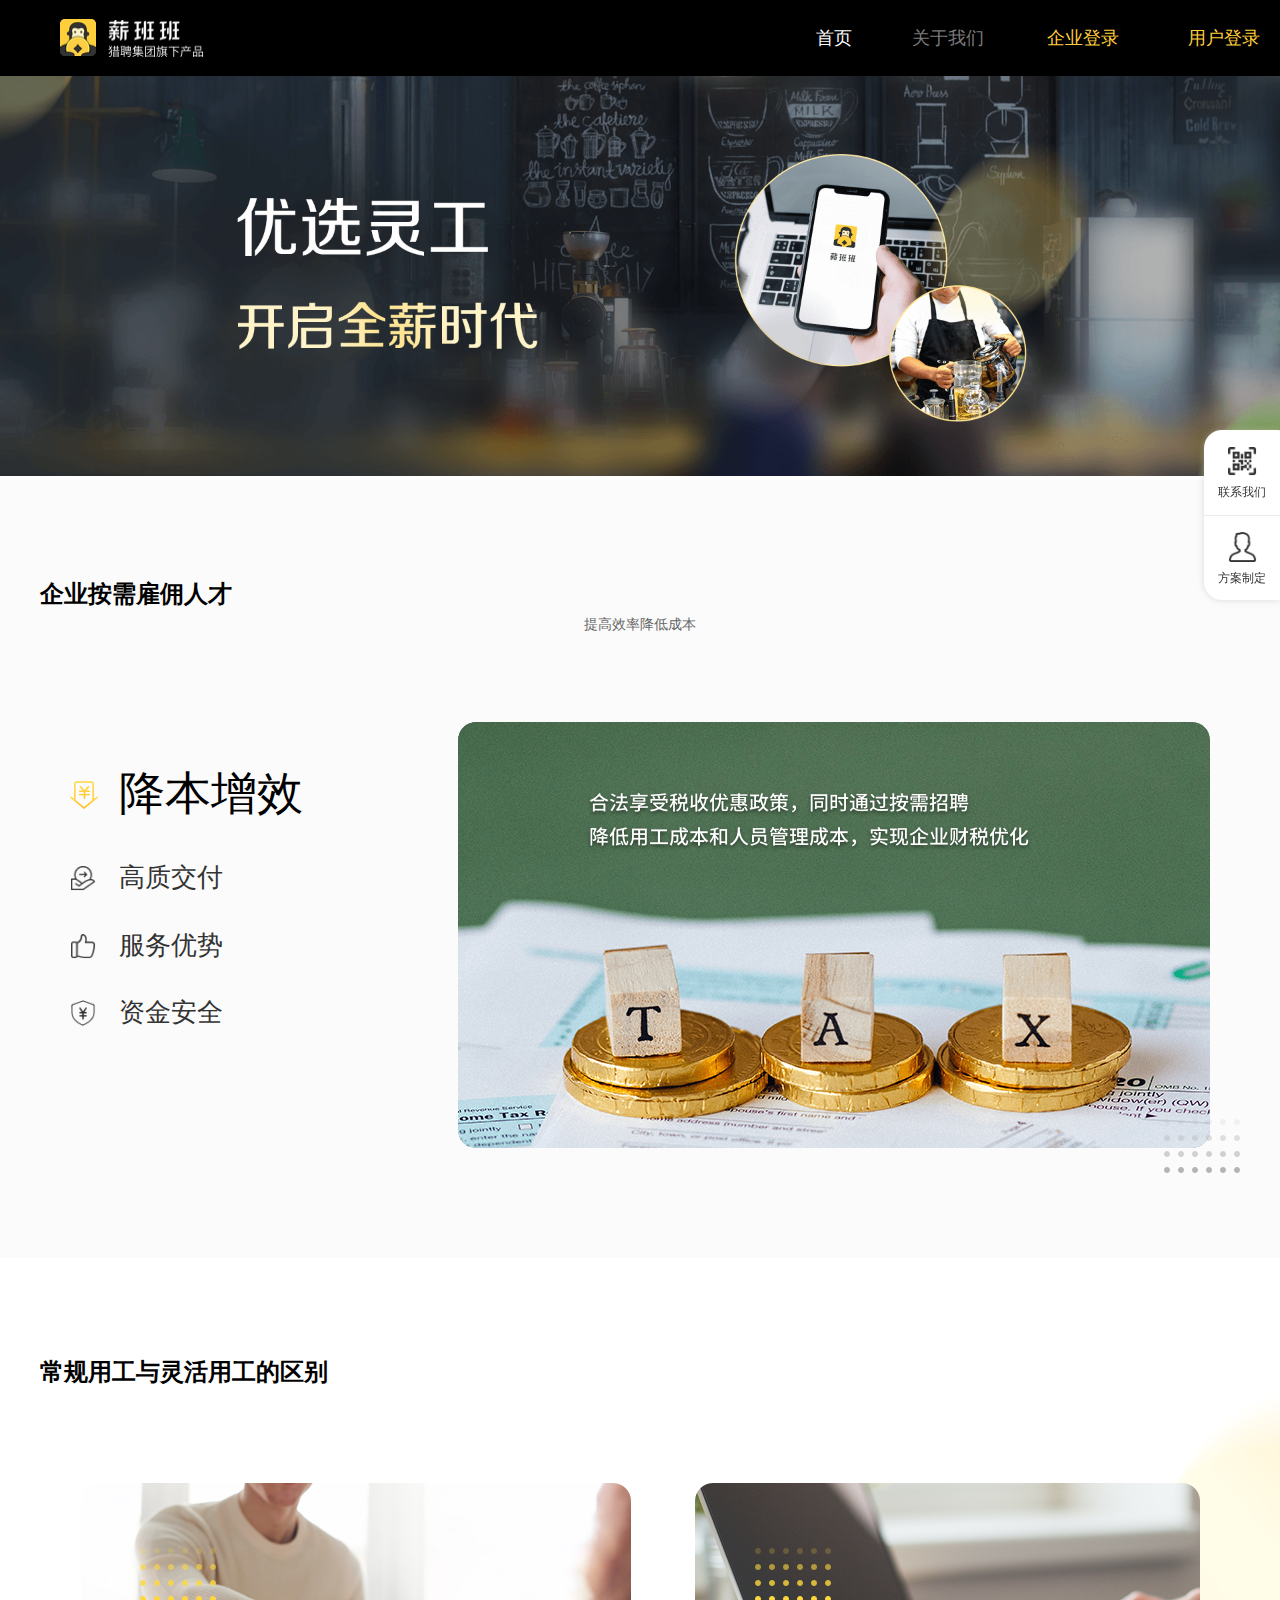
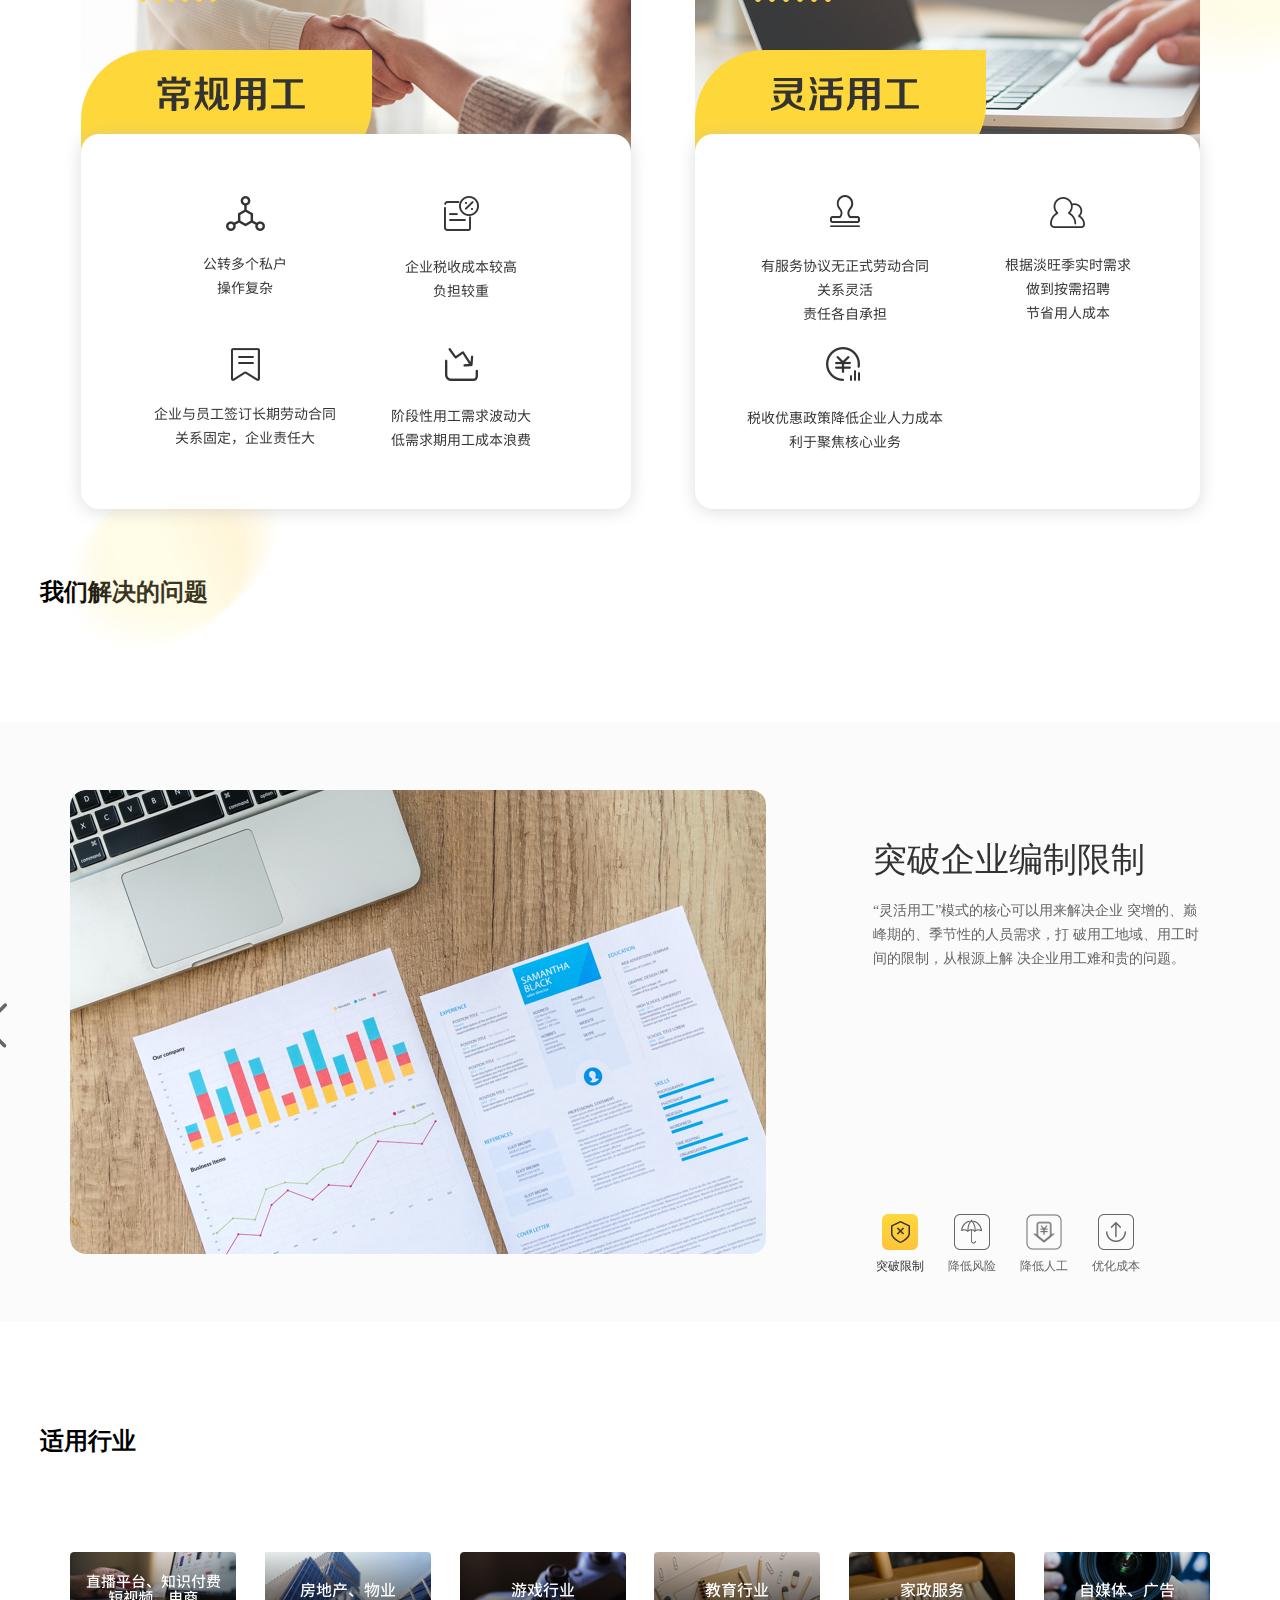
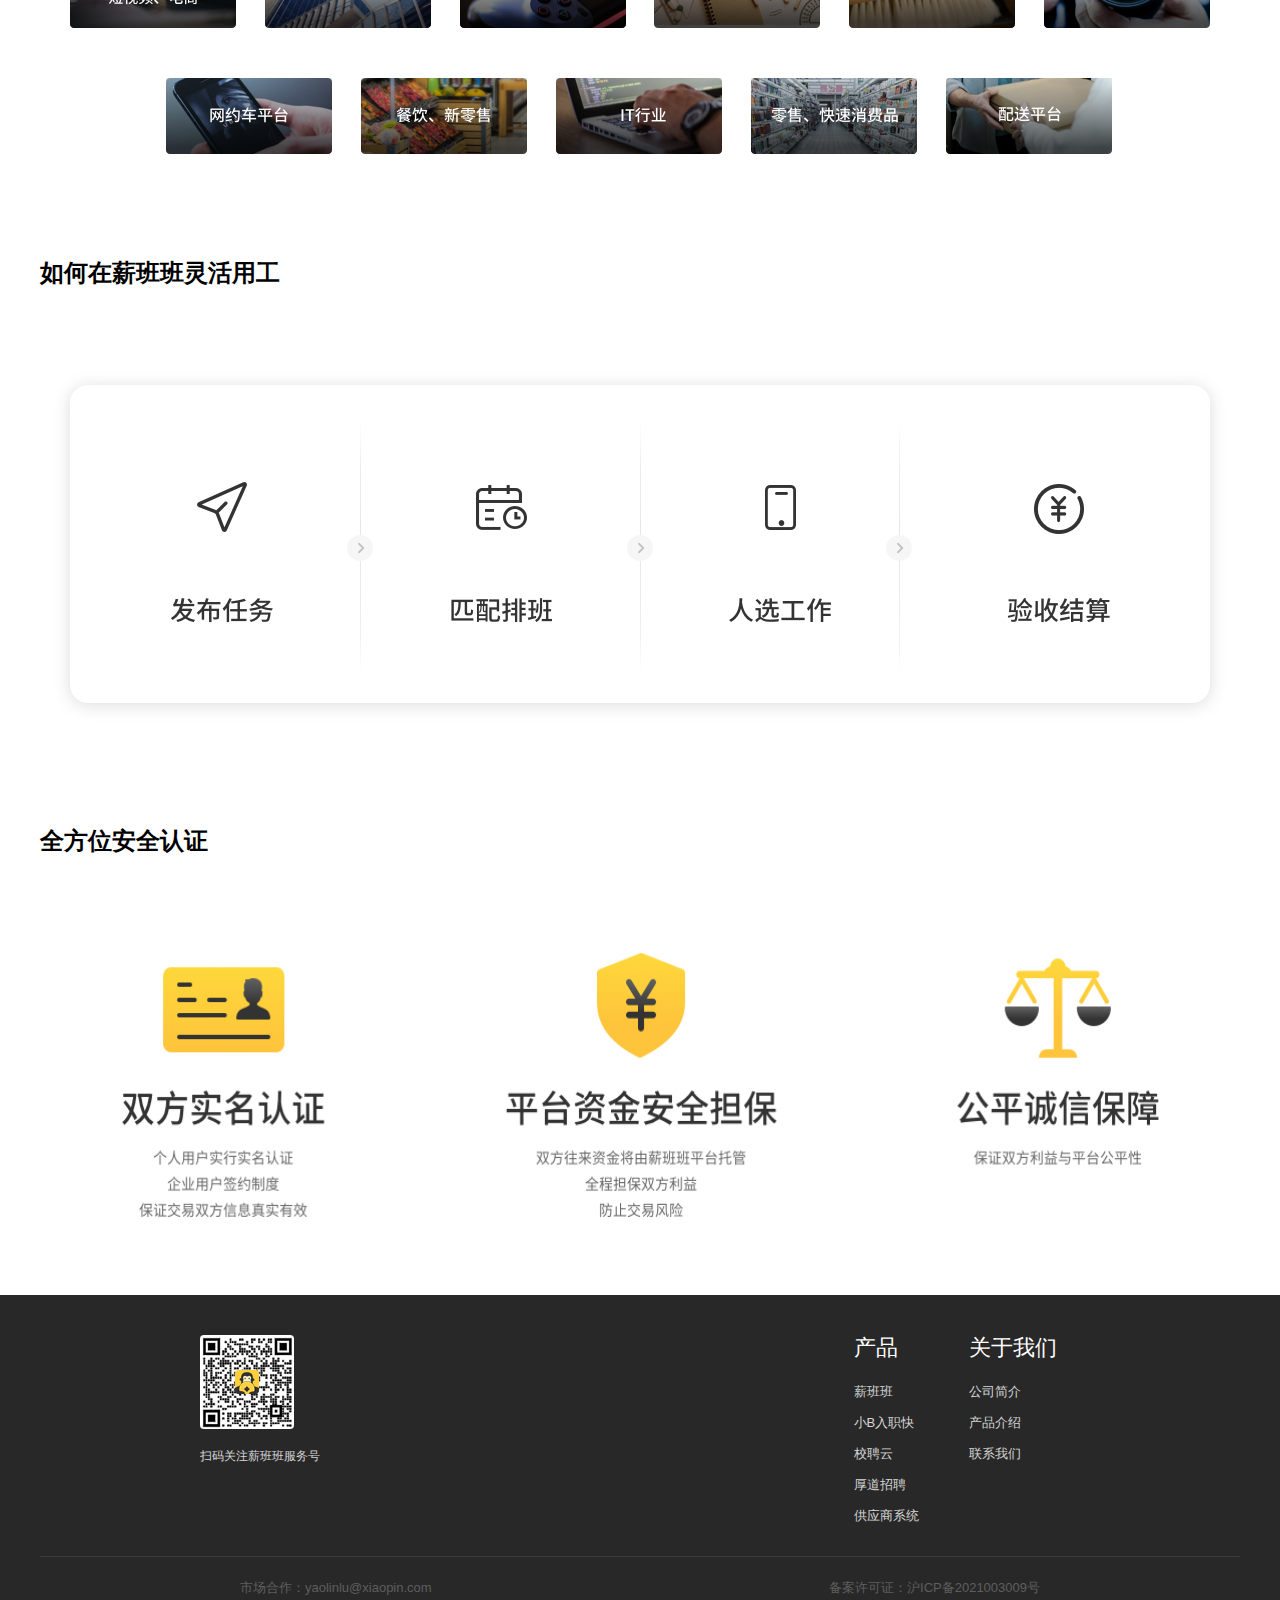
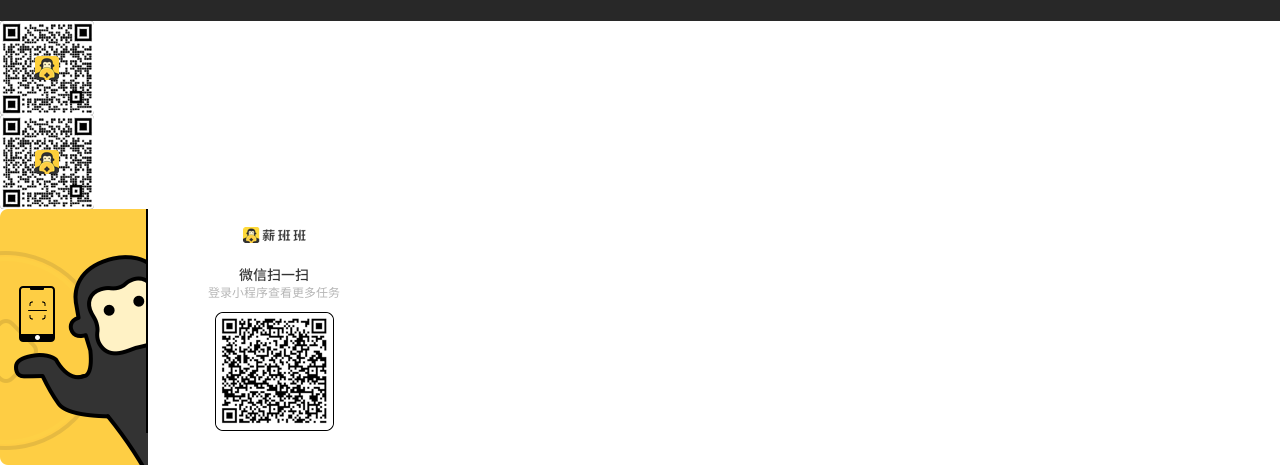
==== commit 57d93674: "feat: 目录结构" ====
--- a/index.html
+++ b/index.html
@@ -14,7 +14,7 @@
     <link rel="stylesheet" href="public/css/tabBar.css">
     <link rel="stylesheet" href="public/css/footer.css">
     <link rel="stylesheet" href="public/css/swiper.css">
-    <link rel="stylesheet" href="static/css/common/index.css">
+    <link rel="stylesheet" href="css/pages/index.css">
     <script>window.tlg = window.tlg || {}; tlg.dataInfo = tlg.dataInfo || {}; tlg.dataInfo.event_biz = 5; tlg.dataInfo.event_type = 4; tlg.dataInfo.event_online = 2;</script>
 </head>
 
@@ -299,7 +299,7 @@
         <div class="container footer-container">
             <div class="footer-content">
             <div class="qr-code">
-                <img src="./public/images/qr-code.png" alt="薪班班服务号"/>
+                <img src="public/images/qr-code.png" alt="薪班班服务号"/>
                 <p>扫码关注薪班班服务号</p>
             </div>
             <div class="footer-content-right">
@@ -323,7 +323,7 @@
                 </dl>
             </div>
             </div>
-    
+
         </div>
         <div class="container">
             <div class=" footer-content-bottom">
@@ -336,20 +336,20 @@
         <div class="top flex-list">
             <div class="bodys">
                 <div class="img">
-                    <img src="./public/images/contact.png" alt="联系我们"/>
+                    <img src="public/images/contact.png" alt="联系我们"/>
                 </div>
                 <span>
                     联系我们
                 </span>
                 <div class="fixedCode">
-                    <img src="./public/images/concat-code.png" alt="微信号"/>
+                    <img src="public/images/concat-code.png" alt="微信号"/>
                 </div>
             </div>
         </div>
         <div class="bot flex-list">
             <div class="bodys">
                 <div class="img">
-                    <img src="./public/images/programme.png" alt="方案制定"/>
+                    <img src="public/images/programme.png" alt="方案制定"/>
                 </div>
                 <span>
                     方案制定
@@ -373,7 +373,7 @@
     <script src="static/js/common/polyfill.js"></script>
     <script src="static/js/common/jquery.js"></script>
     <script src="static/js/common/swiper.js"></script>
-    <script src="static/js/index.js"></script>
+    <script src="js/pages/index.js"></script>
 </body>
 
-</html>+</html>
--- a/public/css/public.css
+++ b/public/css/public.css
@@ -1,82 +1,6 @@
-.type-area {
-  width: 1200px;
-  margin: 0 auto;
-}
-
-.highlighted-title {
-  font-weight: bold;
-  color: #333333;
-  display: inline-block;
-  position: relative;
-}
-
-.highlighted-title:after {
-  content: '';
-  display: inline-block;
-  height: 8px;
-  width: 110%;
-  background: #FED83B;
-  border-radius: 3px;
-  position: absolute;
-  bottom: 2px;
-  left: -5%;
-  z-index: -1;
-}
-.container{
-    width: 1200px;
-    margin: 0 auto;
-}
-@font-face{
-    font-family: 'SourceHanSansCN-Regular';
-    src : url('../font/SourceHanSansCN-Regular.ttf');
-}
-@font-face{
-    font-family: 'SourceHanSansCN-Bold';
-    src : url('../font/SourceHanSansCN-Bold.ttf');
-}
-@font-face{
-    font-family: 'SourceHanSansCN-Medium';
-    src : url('../font/SourceHanSansCN-Medium.ttf');
-}
-@font-face{
-    font-family: 'SourceHanSansCN-Normal';
-    src : url('../font/SourceHanSansCN-Normal.ttf');
-}
-.flexJustify{
-    display: flex;
-    justify-content: center;
-}
-.dialog {
-    top: 0;
-    left: 0;
-    bottom: 0;
-    right: 0;
-    position: fixed;
-    margin: 0;
-    border-radius: 0;
-    background: rgba(17, 17, 17, 0.6);
-    transition: all 0.3s;
-    z-index: 100000;
-    visibility: hidden;
-    display: flex;
-    justify-content: center;
-    align-items: center;
-  }
-  
-  .dialog:before {
-    content: 'X';
-    width: 30px;
-    height: 30px;
-    color: #ffffff;
-    position: absolute;
-    top: 0;
-    right: 0;
-    line-height: 30px;
-    text-align: center;
-    border: 1px solid;
-  }
-*{
-    box-sizing:border-box;
-}
 
 
+
+
+
+
--- a/css/pages/index.css
+++ b/css/pages/index.css
@@ -0,0 +1,355 @@
+.banner {
+  width: 100%;
+}
+.banner img {
+  width: 100%;
+}
+.tab-itemb {
+  background: #FBFBFB;
+  padding: 80px 0 110px 0;
+}
+.tab-item {
+  position: relative;
+}
+.highlighted-title {
+  z-index: 2;
+}
+.highlighted-text {
+  font-size: 14px;
+  font-family: SourceHanSansCN-Normal, SourceHanSansCN;
+  font-weight: 500;
+  height: 14px;
+  line-height: 14px;
+  color: #666666;
+  text-align: center;
+  display: block;
+  margin: 0 auto;
+  position: relative;
+  top: -10px;
+}
+.content {
+  padding: 0 30px;
+  display: flex;
+  justify-content: space-between;
+  margin-top: 80px;
+}
+.content .left ol {
+  padding-top: 46px;
+}
+.content .left ol li {
+  margin-bottom: 38px;
+  display: flex;
+  align-items: center;
+  cursor: pointer;
+}
+.content .left ol li .icon {
+  margin-right: 23px;
+  width: 26px;
+  height: 26px;
+}
+.content .left ol li .icon .cimg1 {
+  width: 26px;
+  height: 26px;
+}
+.content .left ol li .icon .cimg2 {
+  display: none;
+}
+.content .left ol li .nameTitle {
+  font-size: 26px;
+  font-family: SourceHanSansCN-Medium, SourceHanSansCN;
+  font-weight: 500;
+  color: #333333;
+  margin: 0;
+  padding: 0;
+}
+.content .left ol .on {
+  margin-bottom: 42px;
+}
+.content .left ol .on .icon .cimg1 {
+  display: none;
+}
+.content .left ol .on .icon .cimg2 {
+  display: block;
+}
+.content .left ol .on .nameTitle {
+  font-size: 46px;
+  font-family: SourceHanSansCN-Medium, SourceHanSansCN;
+  font-weight: 500;
+  color: #000000;
+  position: relative;
+}
+.content .left ol .on .nameTitle:after {
+  content: '';
+  display: inline-block;
+  width: 171px;
+  height: 6px;
+  background: #FED83B;
+  border-radius: 3px;
+  position: absolute;
+  bottom: -10px;
+  left: 6px;
+  z-index: -1;
+}
+.content .right {
+  position: relative;
+}
+.content .right .dianImg {
+  position: absolute;
+  bottom: -30px;
+  right: -30px;
+  z-index: 3;
+}
+.content .right .swiper {
+  width: 752px;
+  height: 426px;
+  border-radius: 16px;
+  overflow: hidden;
+}
+.content .right .swiper .swiper-container {
+  width: 752px;
+  height: 426px;
+}
+.content .right .swiper .swiper-pagination {
+  opacity: 0;
+}
+.content .right .swiper .swiper-slide {
+  background-position: center;
+  background-size: cover;
+}
+.content .right .swiper .swiper-slide img {
+  width: 752px;
+  height: 426px;
+}
+.tab-item-employment {
+  padding: 80px 0 96px 0;
+}
+.tab-item-employment .contentImg {
+  display: flex;
+  justify-content: center;
+  margin-top: 98px;
+  position: relative;
+  z-index: 2;
+}
+.tab-item-employment .contentImg img {
+  width: 1153px;
+  height: 645px;
+}
+.tab-item-employment .leftImg {
+  position: absolute;
+  left: 65px;
+  bottom: 63px;
+}
+.tab-item-employment .rightImg {
+  position: absolute;
+  right: 0px;
+  top: 134px;
+}
+.tab-item-problem {
+  width: 100%;
+  height: 600px;
+  background: #FBFBFB;
+}
+.tab-item-problem .problem {
+  position: relative;
+  top: 68px;
+}
+.tab-item-problem .problem .swiper {
+  width: 1140px;
+  height: 464px;
+  position: relative;
+  margin: 0 auto;
+}
+.tab-item-problem .problem .swiper .list {
+  position: absolute;
+  left: 805px;
+  bottom: -20px;
+  z-index: 1000;
+}
+.tab-item-problem .problem .swiper .list ol {
+  display: flex;
+}
+.tab-item-problem .problem .swiper .list ol li {
+  width: 50px;
+  margin-right: 22px;
+  cursor: pointer;
+}
+.tab-item-problem .problem .swiper .list ol li .img {
+  width: 50px;
+  display: flex;
+  justify-content: center;
+}
+.tab-item-problem .problem .swiper .list ol li .img img {
+  width: 36px;
+  height: 36px;
+}
+.tab-item-problem .problem .swiper .list ol li .img .img2 {
+  display: none;
+}
+.tab-item-problem .problem .swiper .list ol li span {
+  text-align: center;
+  margin-top: 10px;
+  display: block;
+  font-size: 12px;
+  font-family: SourceHanSansCN-Regular, SourceHanSansCN;
+  font-weight: 400;
+  color: #666666;
+}
+.tab-item-problem .problem .swiper .list ol .on .img1 {
+  display: none;
+}
+.tab-item-problem .problem .swiper .list ol .on .img2 {
+  display: block !important;
+}
+.tab-item-problem .problem .swiper .list ol .on span {
+  color: #333333 !important;
+}
+.tab-item-problem .problem .swiper .swiper-container {
+  width: 1140px;
+  height: 464px;
+}
+.tab-item-problem .problem .swiper .swiper-pagination {
+  opacity: 0;
+}
+.tab-item-problem .problem .swiper .swiper-slide {
+  border-radius: 16px;
+  overflow: hidden;
+  display: flex;
+  justify-content: space-between;
+}
+.tab-item-problem .problem .swiper .swiper-slide .imgBanner {
+  width: 696px;
+  height: 464px;
+}
+.tab-item-problem .problem .swiper .swiper-slide .imgBanner img {
+  width: 696px;
+  height: 464px;
+}
+.tab-item-problem .problem .swiper .swiper-slide .textBanner {
+  margin-left: 107px;
+}
+.tab-item-problem .problem .swiper .swiper-slide .textBanner .banner-title {
+  display: inline-block;
+  font-size: 34px;
+  font-family: SourceHanSansCN-Medium, SourceHanSansCN;
+  font-weight: 500;
+  color: #333333;
+  margin: 0;
+  margin-top: 50px;
+}
+.tab-item-problem .problem .swiper .swiper-slide .textBanner .banner-show {
+  margin-top: 20px;
+  font-size: 14px;
+  font-family: SourceHanSansCN-Regular, SourceHanSansCN;
+  font-weight: 400;
+  color: #666666;
+  line-height: 24px;
+}
+.swiper-button-prev {
+  outline: none;
+  background: url(../../public/images/left.png) !important;
+  left: -100px;
+}
+.swiper-button-prev img {
+  width: 51px;
+  height: 51px;
+}
+.swiper-button-next {
+  outline: none;
+  background: url(../../public/images/right.png) !important;
+  right: -100px;
+}
+.swiper-button-next img {
+  width: 51px;
+  height: 51px;
+}
+.tab-item-list {
+  padding-top: 105px;
+}
+.tab-item-list .highlighted-title {
+  margin: 0;
+}
+.tab-item-list .contentImg {
+  display: flex;
+  justify-content: center;
+}
+.tab-item-list .contentImg .work {
+  margin-top: 98px;
+  width: 1140px;
+  height: 202px;
+}
+.tab-item-list .contentImg .flexible {
+  margin-top: 83px;
+  width: 1174px;
+  height: 352px;
+}
+.tab-item-list .contentImg .security {
+  margin-top: 98px;
+  width: 1037px;
+  height: 265px;
+  padding-bottom: 77px;
+}
+.fixedRight {
+  width: 76px;
+  height: 170px;
+  background: #FFFFFF;
+  box-shadow: 0px 0px 6px 0px rgba(186, 186, 186, 0.5);
+  border-radius: 18px 1px 1px 18px;
+  position: fixed;
+  right: 0;
+  bottom: 300px;
+  z-index: 1000;
+}
+.fixedRight .top {
+  border-bottom: 1px solid #E9E9E9;
+  border-radius: 18px 1px 1px 0px;
+}
+.fixedRight .bot {
+  border-radius: 0px 1px 1px 18px;
+}
+.fixedRight .flex-list {
+  height: 85px;
+  display: flex;
+  justify-content: center;
+  align-items: center;
+  cursor: pointer;
+}
+.fixedRight .flex-list .bodys {
+  position: relative;
+}
+.fixedRight .flex-list .bodys .fixedCode {
+  position: absolute;
+  left: -154px;
+  top: -56px;
+  width: 140px;
+  height: 166px;
+  display: none;
+}
+.fixedRight .flex-list .bodys .fixedCode img {
+  width: 140px;
+  height: 166px;
+}
+.fixedRight .flex-list .bodys .img {
+  width: 50px;
+  display: flex;
+  justify-content: center;
+}
+.fixedRight .flex-list .bodys .img img {
+  width: 30px;
+  height: 30px;
+}
+.fixedRight .flex-list .bodys span {
+  display: block;
+  margin-top: 10px;
+  font-size: 12px;
+  font-family: SourceHanSansCN-Normal, SourceHanSansCN;
+  font-weight: 400;
+  color: #333333;
+  width: 50px;
+  text-align: center;
+}
+.fixedRight .flex-list:hover {
+  background: #FED83B;
+}
+.fixedRight .flex-list:hover .fixedCode {
+  display: block;
+}
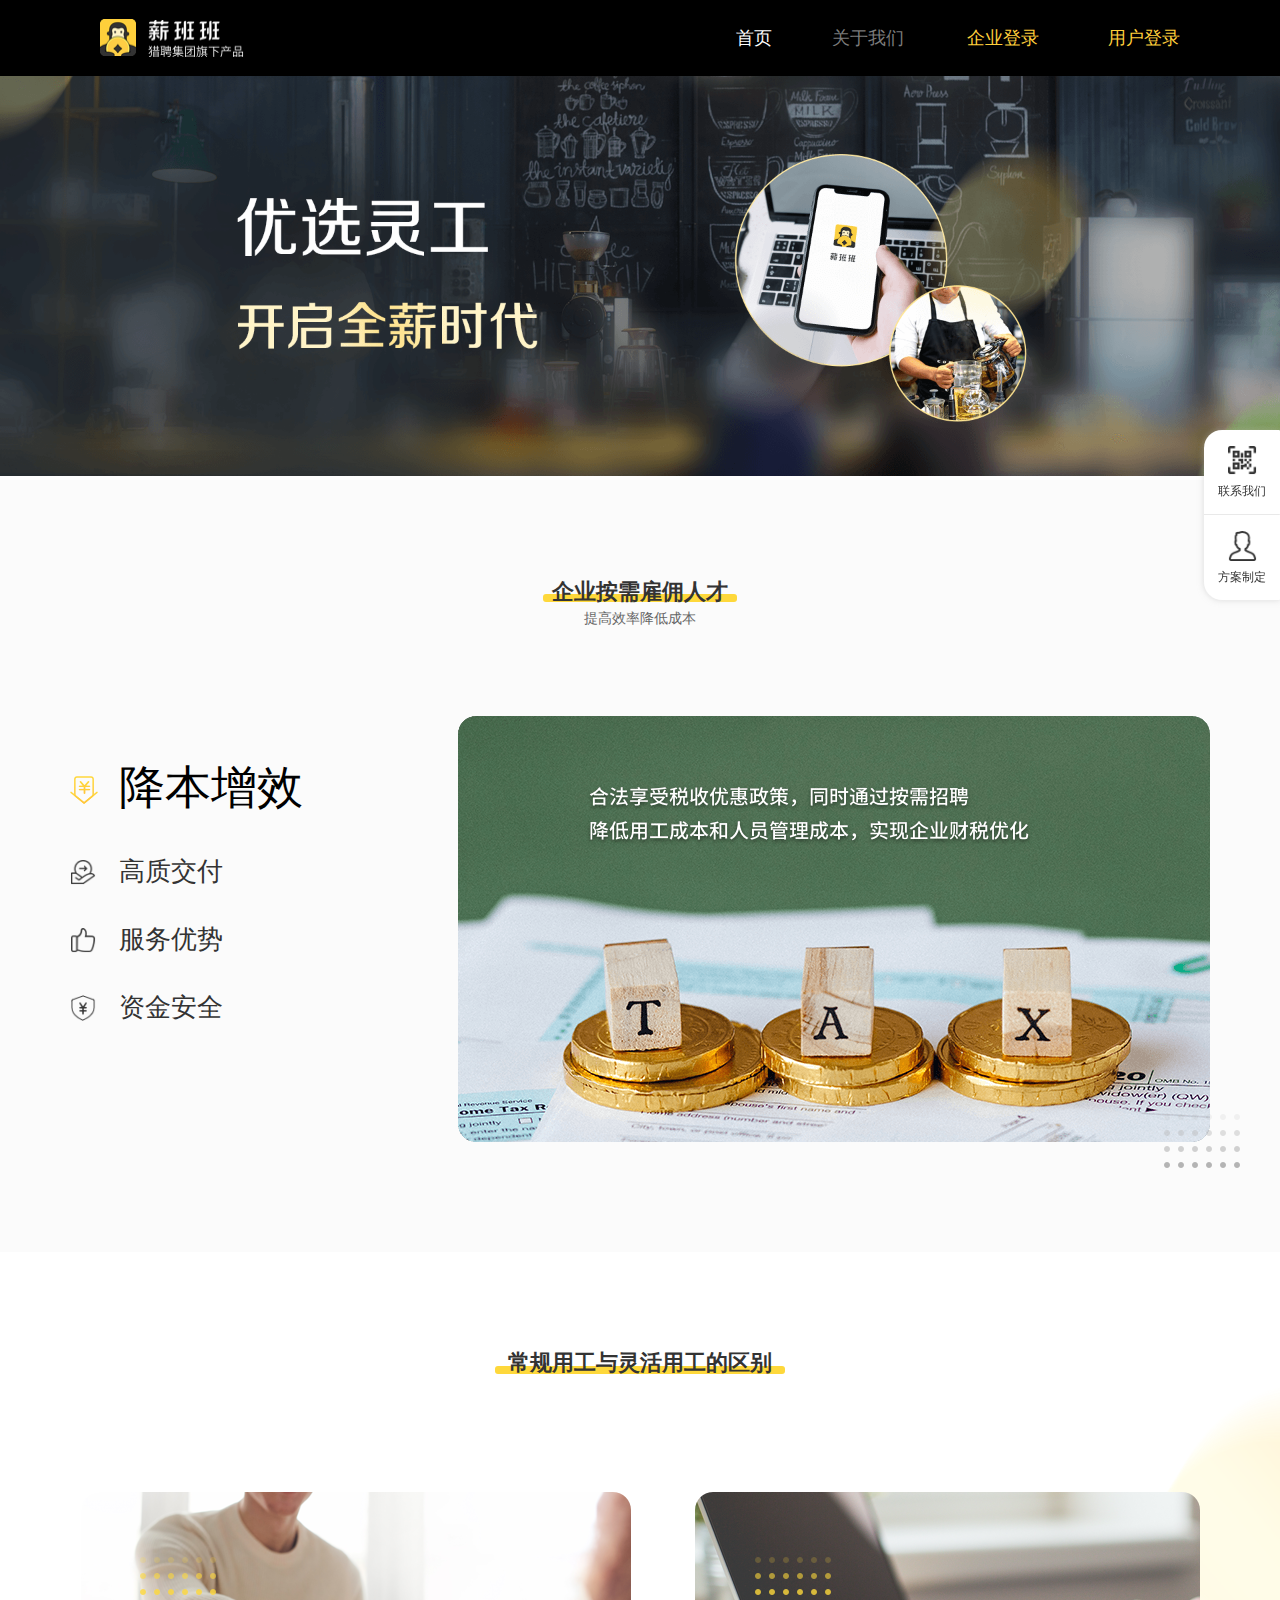
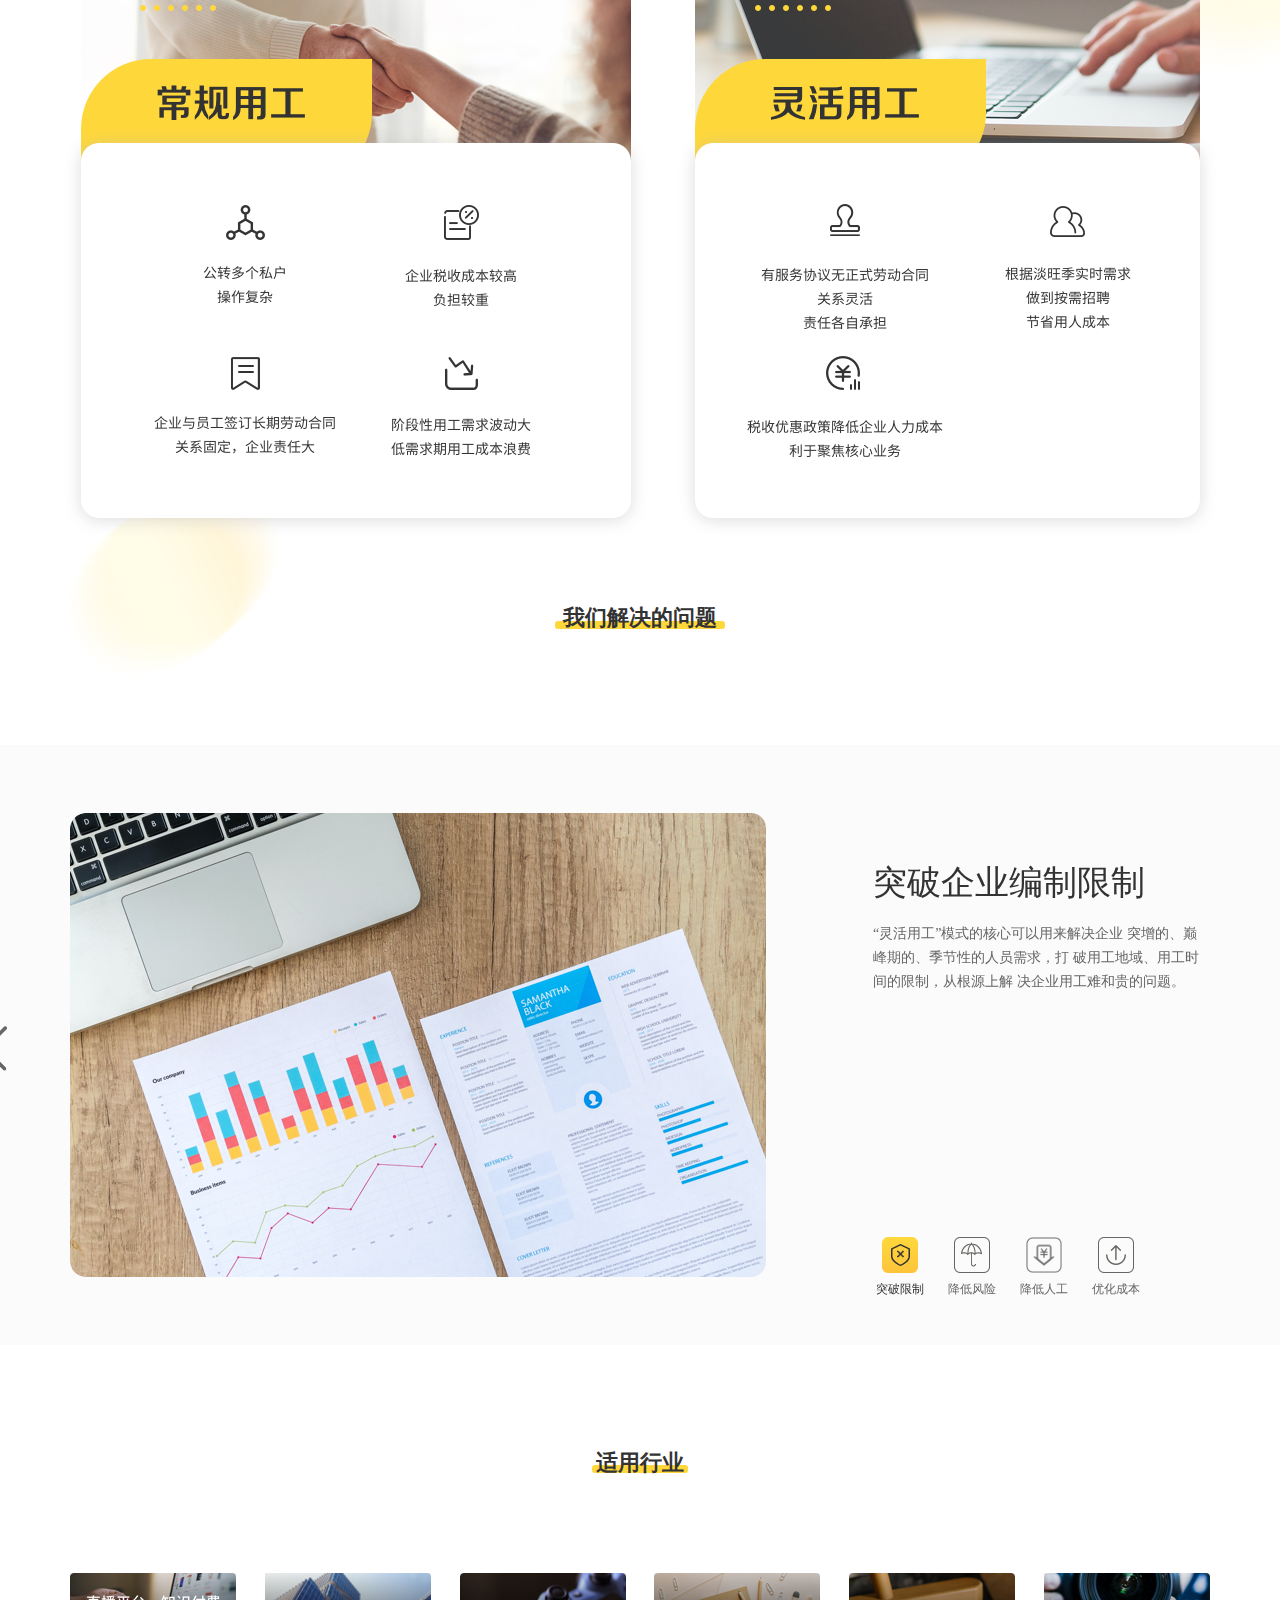
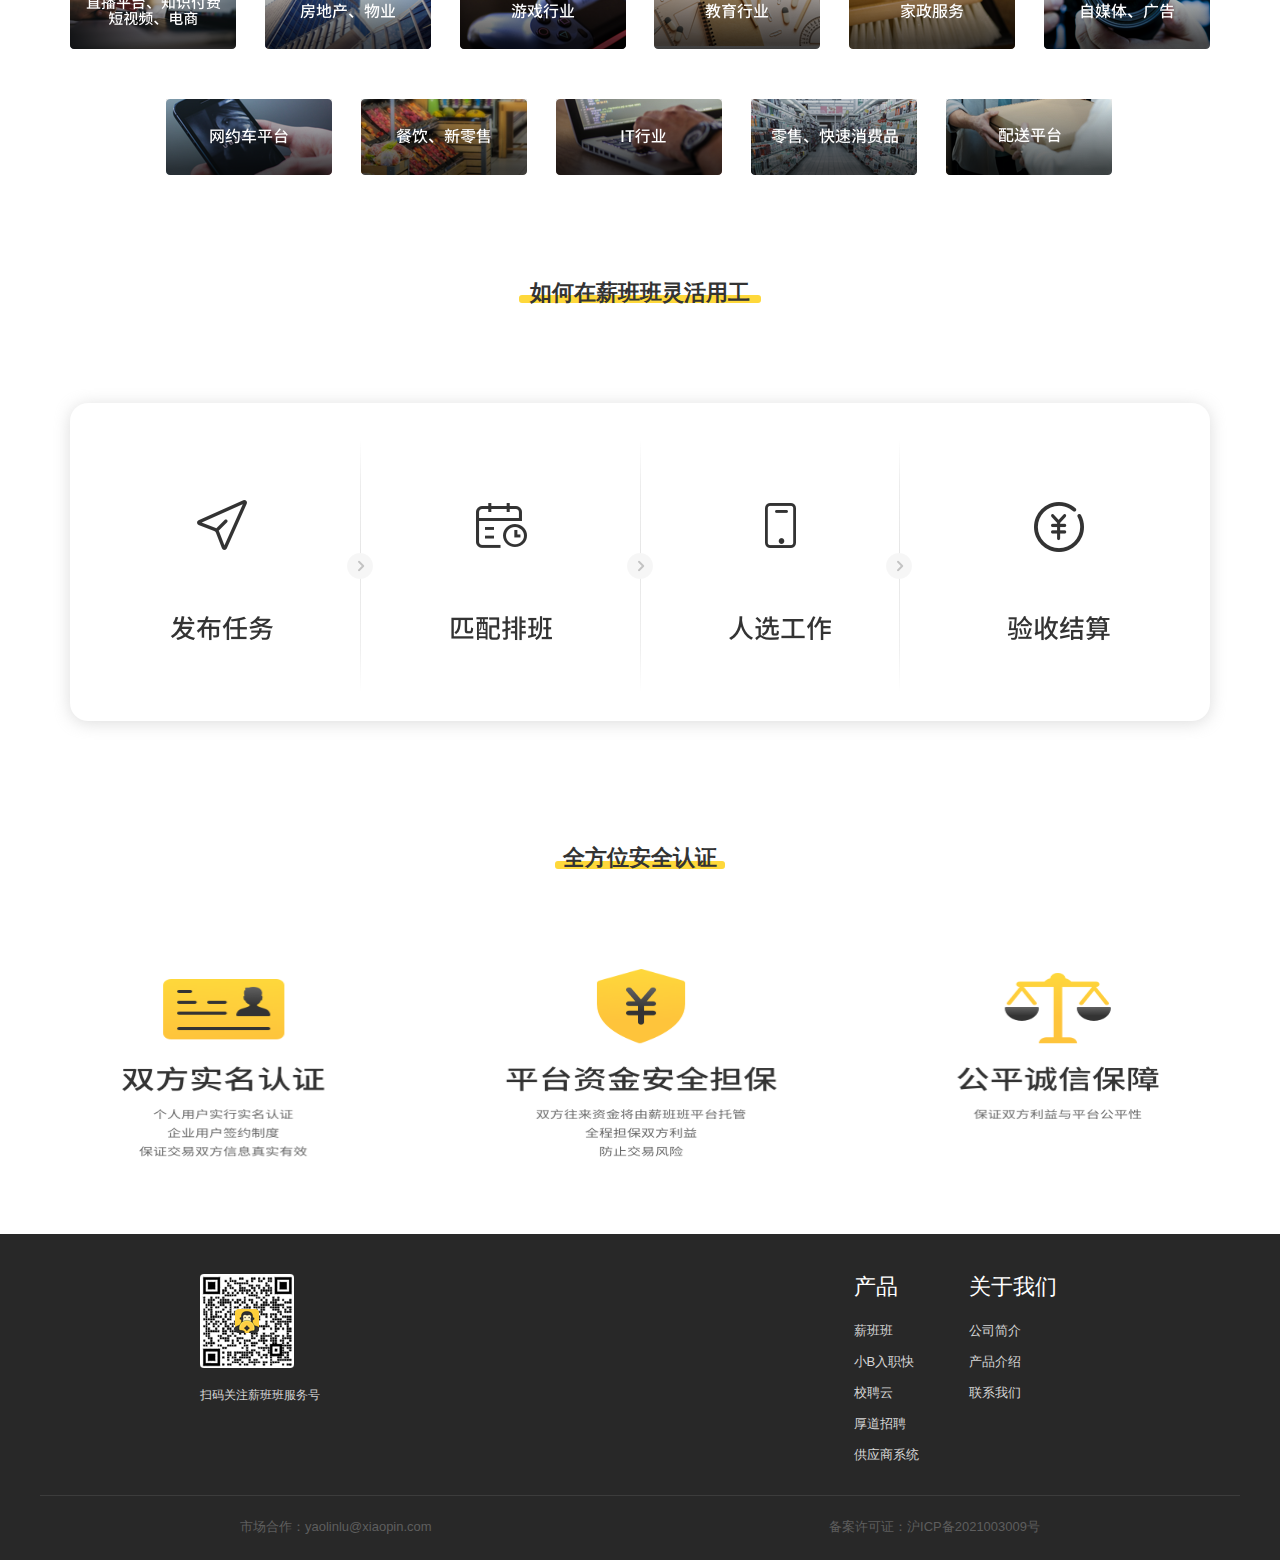
==== commit 85ed7885: "feat: 目录结构" ====
--- a/index.html
+++ b/index.html
@@ -27,8 +27,8 @@
             <h1>薪班班官网</h1>
             <div class="right">
                 <ol>
-                    <li class="home"><a class="on" href="/index.html" title="首页">首页</a></li>
-                    <li class="about"><a href="/about.html" title="关于我们">关于我们</a></li>
+                    <li class="home"><a class="on" href="./index.html" title="首页">首页</a></li>
+                    <li class="about"><a href="./about.html" title="关于我们">关于我们</a></li>
                     <li><a href="https://b.xbanban.com" target="_blank" title="薪班班企业端">企业登录</a></li>
                     <li class="houdao-xbbc">
                         <a href="javascript:;" title="用户登录">用户登录</a>
--- a/public/css/public.css
+++ b/public/css/public.css
@@ -1,6 +1,87 @@
+@font-face{
+    font-family: 'SourceHanSansCN-Regular';
+    src : url('../font/SourceHanSansCN-Regular.ttf');
+}
+@font-face{
+    font-family: 'SourceHanSansCN-Bold';
+    src : url('../font/SourceHanSansCN-Bold.ttf');
+}
+@font-face{
+    font-family: 'SourceHanSansCN-Medium';
+    src : url('../font/SourceHanSansCN-Medium.ttf');
+}
+@font-face{
+    font-family: 'SourceHanSansCN-Normal';
+    src : url('../font/SourceHanSansCN-Normal.ttf');
+}
 
+*{
+    box-sizing:border-box;
+}
 
+.dialog {
+    top: 0;
+    left: 0;
+    bottom: 0;
+    right: 0;
+    position: fixed;
+    margin: 0;
+    border-radius: 0;
+    background: rgba(17, 17, 17, 0.6);
+    transition: all 0.3s;
+    z-index: 100000;
+    visibility: hidden;
 
+    display: flex;
+    justify-content: center;
+    align-items: center;
+}
 
+.dialog:before {
+    content: 'X';
+    width: 30px;
+    height: 30px;
+    color: #ffffff;
+    position: absolute;
+    top: 0;
+    right: 0;
+    line-height: 30px;
+    text-align: center;
+    border: 1px solid;
+}
 
+.container {
+    width: 1200px;
+    margin: 0 auto;
+}
 
+.highlighted-title {
+    font-family: SourceHanSansCN-Bold;
+    font-size: 22px;
+    font-weight: bold;
+    color: #333333;
+    display: inline-block;
+    position: relative;
+}
+
+.highlighted-title:after {
+    content: '';
+    display: inline-block;
+    height: 8px;
+    width: 110%;
+    background: #FED83B;
+    border-radius: 3px;
+    position: absolute;
+    bottom: 2px;
+    left: -5%;
+    z-index: -1;
+}
+
+.flexJustify{
+    display: flex;
+    justify-content: center;
+}
+
+.marginAuto{
+    margin: 0 auto;
+}
